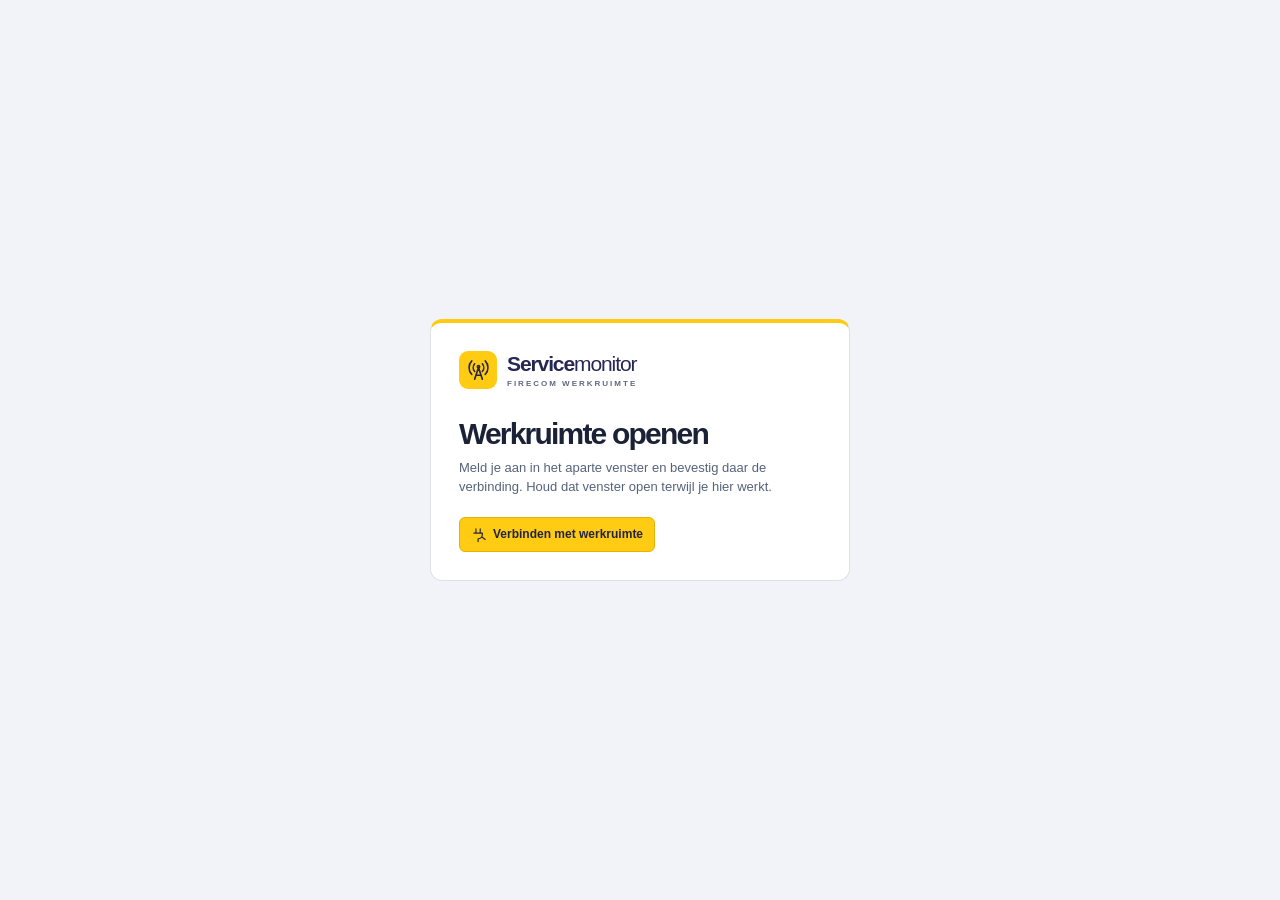
==== index.html @ 42014759 "Publish the audited Firecom Servicemonitor web app on GitHub Pages" ====
<!DOCTYPE html>
<html lang="nl" data-hosting="github-pages">
  <head>
    <meta name="referrer" content="no-referrer" />
    <meta http-equiv="Content-Security-Policy" content="default-src 'none'; script-src 'self'; style-src 'self' 'unsafe-inline'; img-src 'self' data:; connect-src 'none'; frame-src 'none'; object-src 'none'; form-action 'none'; base-uri 'none'" />
    <meta charset="utf-8" />
    <meta name="viewport" content="width=device-width, initial-scale=1" />
    <meta name="theme-color" content="#252650" />
    <title>Servicemonitor · Firecom</title>
    <link rel="stylesheet" href="./assets/app.css" />
  </head>
  <body>
    <div id="root"></div>
    <script type="module" src="./assets/app.js"></script>
  </body>
</html>
---- assets/app.css ----
:root {
  font-family: Inter, 'Segoe UI', Arial, sans-serif;
  color: #202839;
  background: #f6f7fa;
  font-synthesis: none;
  --navy: #242745;
  --ink: #192238;
  --muted: #627087;
  --line: #dfe3eb;
  --yellow: #f9c000;
  --green: #388b7e;
}
*,
*::before,
*::after {
  box-sizing: border-box;
}
body {
  margin: 0;
  min-width: 300px;
}
button,
input,
select,
textarea {
  font: inherit;
}
button,
a,
input,
textarea,
select,
summary {
  -webkit-tap-highlight-color: transparent;
}
button,
select,
summary {
  cursor: pointer;
}
button:disabled {
  cursor: default;
  opacity: 0.55;
}
a {
  color: #363b75;
  text-decoration: none;
}
a:hover {
  text-decoration: underline;
}
button {
  color: inherit;
}
button:focus-visible,
a:focus-visible,
select:focus-visible,
input:focus-visible,
textarea:focus-visible,
summary:focus-visible {
  outline: 3px solid #648ad2;
  outline-offset: 3px;
}
h1,
h2,
h3,
p {
  margin-top: 0;
}
.app {
  min-height: 100vh;
  display: flex;
}
.sidebar {
  width: 226px;
  flex: 0 0 226px;
  background: #232545;
  color: #e9e9f4;
  height: 100dvh;
  position: sticky;
  top: 0;
  display: flex;
  flex-direction: column;
  padding: 0 16px;
  overflow-y: auto;
  background-image: linear-gradient(165deg, #282a50 0%, #222440 56%, #1f213c 100%);
}
.sidebar > a {
  margin: 31px 6px 29px;
  color: white;
  text-decoration: none;
}
.brand {
  display: flex;
  align-items: center;
  gap: 10px;
  white-space: nowrap;
  line-height: 1;
  font-size: 21px;
  font-weight: 720;
  letter-spacing: -1.1px;
}
.brand .brandlight {
  font-weight: 460;
}
.brandmark {
  background: var(--yellow);
  color: #252744;
  display: grid;
  place-items: center;
  width: 38px;
  height: 38px;
  border-radius: 9px;
  flex: none;
}
.brand small {
  display: block;
  margin-top: 6px;
  font-size: 8px;
  font-weight: 700;
  letter-spacing: 2px;
  color: #c7cadb;
}
.navgroup {
  margin-bottom: 23px;
}
.navgroup > p {
  font-size: 10px;
  font-weight: 690;
  color: #aeb2c9;
  text-transform: uppercase;
  letter-spacing: 1.35px;
  margin: 10px 11px;
}
.navlink {
  display: flex;
  align-items: center;
  gap: 12px;
  padding: 12px;
  color: #d9daea;
  border-radius: 6px;
  margin: 3px 0;
  font-size: 13px;
  font-weight: 530;
}
.navlink > svg {
  color: #bfc3d9;
  flex: none;
}
.navlink:hover {
  background: #ffffff10;
  text-decoration: none;
}
.navlink.active {
  background: #373956;
  color: white;
  box-shadow: inset 3px 0 var(--yellow);
}
.navlink.active > svg {
  color: #ffcb23;
}
.navlink small {
  margin-left: auto;
  background: #44445c;
  color: #ffe08a;
  border-radius: 5px;
  font-size: 11px;
  line-height: 18px;
  min-width: 20px;
  text-align: center;
}
.sidebottom {
  display: flex;
  align-items: center;
  gap: 10px;
  border-top: 1px solid #45465e;
  padding: 18px 4px 20px;
  margin-top: auto;
}
.avatar {
  display: grid;
  place-items: center;
  color: #ffdd78;
  background: #404057;
  border: 1px solid #4e4f68;
  width: 34px;
  height: 34px;
  border-radius: 50%;
  font-size: 11px;
  font-weight: 750;
}
.sidebottom strong,
.sidebottom small {
  display: block;
}
.sidebottom strong {
  font-size: 12px;
}
.sidebottom small {
  font-size: 11px;
  color: #b4b6c9;
  margin-top: 3px;
}
.sidex {
  margin-left: auto;
  color: #e2e4f0;
  background: transparent;
  border: 0;
}
.workspace {
  flex: 1;
  min-width: 0;
}
.topbar {
  height: 62px;
  padding: 0 clamp(20px, 3vw, 48px);
  display: flex;
  align-items: center;
  gap: 13px;
  justify-content: space-between;
  border-bottom: 1px solid var(--line);
  background: white;
}
.crumb,
.topright,
.headtools,
.sectiontitle,
.visitstrip,
.siteinfo,
.syncfoot,
.date-line,
.back {
  display: flex;
  align-items: center;
}
.crumb {
  gap: 10px;
  font-size: 12px;
  color: #6e7685;
}
.crumb strong {
  color: #3b4053;
  font-weight: 620;
}
.topright {
  gap: 15px;
}
.environment {
  display: inline-flex;
  align-items: center;
  gap: 7px;
  border: 1px solid #e2d4ab;
  border-radius: 20px;
  background: #fffaf0;
  color: #775719;
  font-size: 11px;
  font-weight: 650;
  padding: 5px 9px;
}
.environment i,
.badge i {
  width: 6px;
  height: 6px;
  display: inline-block;
  border-radius: 50%;
  background: currentColor;
}
.iconbtn {
  display: inline-grid;
  place-items: center;
  border: 0;
  background: transparent;
  color: #596378;
  width: 32px;
  height: 32px;
  border-radius: 6px;
  flex: none;
}
.iconbtn:hover {
  background: #edf0f4;
  text-decoration: none;
}
.refresh {
  border-left: 1px solid var(--line);
  border-radius: 0;
  width: 38px;
  padding-left: 12px;
}
.spinning svg {
  animation: spin 1.5s linear infinite;
}
@keyframes spin {
  to {
    transform: rotate(360deg);
  }
}
.mobiletoggle {
  display: none;
}
#maincontent {
  width: 100%;
  max-width: 1680px;
  margin: auto;
  padding: 32px clamp(20px, 3vw, 48px) 22px;
  outline: none;
}
.pagehead {
  display: flex;
  align-items: flex-end;
  justify-content: space-between;
  gap: 20px;
  margin: 0 0 25px;
}
.date-line {
  font-size: 10px;
  letter-spacing: 1.05px;
  text-transform: uppercase;
  font-weight: 730;
  color: #687287;
  gap: 7px;
  margin-bottom: 9px;
}
.date-line > span {
  width: 19px;
  height: 3px;
  background: var(--yellow);
  border-radius: 1px;
}
.pagehead h1,
.login h1 {
  font-size: clamp(29px, 3vw, 43px);
  line-height: 1.12;
  letter-spacing: -1.8px;
  font-weight: 690;
  color: var(--ink);
  margin: 0 0 7px;
}
.pagehead p,
.logincard > p {
  margin: 0;
  color: var(--muted);
  font-size: 13px;
  line-height: 1.5;
  overflow-wrap: anywhere;
}
.headtools {
  gap: 8px;
  flex-wrap: wrap;
  justify-content: flex-end;
}
.locationselect {
  display: flex;
  align-items: center;
  gap: 6px;
  padding-left: 11px;
  border: 1px solid #d5dae4;
  border-radius: 7px;
  background: #fff;
  color: #606a7d;
}
.locationselect select {
  border: 0;
  background: transparent;
  max-width: 160px;
  padding-left: 0;
}
select,
input,
textarea {
  min-height: 36px;
  border: 1px solid #cfd5df;
  background: white;
  color: #252e42;
  border-radius: 6px;
  padding: 7px 10px;
  font-size: 13px;
}
select {
  padding-right: 6px;
}
.metrics {
  display: grid;
  grid-template-columns: repeat(4, minmax(0, 1fr));
  gap: 13px;
  margin-bottom: 20px;
}
.metric {
  display: flex;
  flex-direction: column;
  min-width: 0;
  background: white;
  border: 1px solid var(--line);
  border-radius: 10px;
  padding: 16px 17px 15px;
  color: var(--ink);
  transition: border-color 0.15s;
}
.metric:hover {
  border-color: #8d93b0;
  text-decoration: none;
}
.metrichead {
  display: flex;
  align-items: center;
  justify-content: space-between;
  gap: 7px;
  font-size: 12px;
  font-weight: 620;
  color: #515d70;
}
.metricicon {
  width: 31px;
  height: 31px;
  flex: none;
  display: grid;
  place-items: center;
  border-radius: 7px;
}
.blue .metricicon {
  background: #eef0fc;
  color: #4d568f;
}
.green .metricicon {
  color: #2b796c;
  background: #e5f5ef;
}
.amber .metricicon {
  color: #98681c;
  background: #fff2ce;
}
.violet .metricicon {
  color: #67578f;
  background: #f0ecf8;
}
.metric > strong {
  font-size: 36px;
  font-weight: 650;
  letter-spacing: -1.7px;
  line-height: 1.13;
  margin: 8px 0 6px;
  font-variant-numeric: tabular-nums;
}
.metric > small,
.rowcontent small,
.celltitle small,
.contract small,
.compatbody > small,
.infobar small {
  display: block;
  color: var(--muted);
  font-size: 11px;
  line-height: 1.5;
}
.overviewgrid,
.detailgrid,
.sitegrid,
.compatgrid {
  display: grid;
  grid-template-columns: repeat(2, minmax(0, 1fr));
  gap: 18px;
  align-items: start;
}
.overviewgrid {
  grid-template-columns: minmax(0, 1.08fr) minmax(0, 1fr);
  align-items: stretch;
}
.panel {
  min-width: 0;
  border: 1px solid var(--line);
  border-radius: 10px;
  background: #fff;
  overflow: hidden;
}
#maincontent > .panel + .panel,
#maincontent > .detailgrid + .panel {
  margin-top: 18px;
}
.panelhead {
  display: flex;
  align-items: center;
  justify-content: space-between;
  gap: 12px;
  min-height: 58px;
  padding: 12px 19px;
  border-bottom: 1px solid #e8ebf0;
}
.panelhead h2,
.reportprint h2 {
  font-size: 16px;
  line-height: 1.25;
  letter-spacing: -0.4px;
  font-weight: 670;
  color: var(--ink);
  margin: 0;
}
.sectiontitle {
  gap: 9px;
}
.graphmark {
  display: grid;
  place-items: center;
  color: #f9c848;
}
.more,
.back,
.textbtn {
  display: inline-flex;
  align-items: center;
  gap: 5px;
  color: #434875;
  font-size: 11px;
  font-weight: 650;
  white-space: nowrap;
}
.more:hover,
.back:hover,
.celltitle:hover strong {
  text-decoration: underline;
}
.fleetplot {
  background: #282b50;
  border-color: #282b50;
  color: #fff;
}
.fleetplot .panelhead {
  border-bottom: 1px solid #464866;
}
.fleetplot h2 {
  color: #fff;
}
.fleetplot .more {
  color: #f3ce61;
}
.graphbody {
  padding: 16px 18px 19px;
}
.legend {
  display: flex;
  gap: 12px;
  flex-wrap: wrap;
  color: #e3e4ed;
  font-size: 9px;
  margin-bottom: 14px;
}
.legend > span {
  display: inline-flex;
  align-items: center;
  gap: 5px;
}
.legend i {
  width: 7px;
  height: 7px;
  border-radius: 2px;
}
.gok {
  background: #84cbbb;
}
.gattention {
  background: #f7c74c;
}
.gunknown {
  background: #999dbb;
}
.bars {
  display: grid;
  gap: 11px;
}
.barrow {
  display: grid;
  grid-template-columns: minmax(105px, 0.75fr) minmax(45px, 1.25fr) 15px;
  align-items: center;
  gap: 7px;
}
.barname {
  display: flex;
  align-items: center;
  gap: 7px;
  font-size: 11px;
  color: #f5f5fa;
}
.barname svg {
  color: #b8bad0;
}
.barrow b {
  font-size: 11px;
  color: #e7e8f0;
  text-align: right;
}
.bartrack {
  height: 8px;
  display: flex;
  align-items: stretch;
  border-radius: 6px;
  overflow: hidden;
  background: #414461;
}
.bartrack > span {
  display: block;
}
.row-link,
.contract {
  width: 100%;
  display: flex;
  align-items: center;
  gap: 11px;
  padding: 15px 18px;
  color: var(--ink);
  border-bottom: 1px solid #e9ecf1;
  text-align: left;
  min-width: 0;
}
.row-link:last-child,
.contract:last-child {
  border: 0;
}
.row-link:not(.static):hover,
.fullrow:hover {
  background: #f7f8fb;
  text-decoration: none;
}
.row-link > svg {
  color: #939aab;
  flex: none;
}
.rowcontent {
  flex: 1;
  min-width: 0;
}
.rowcontent strong,
.celltitle strong,
.compatbody > strong {
  font-size: 13px;
  font-weight: 640;
  line-height: 1.4;
  display: block;
  overflow-wrap: anywhere;
}
.rowcontent small,
.celltitle small {
  margin-top: 3px;
  overflow-wrap: anywhere;
}
.numeric {
  font-size: 12px;
  font-weight: 600;
  overflow-wrap: anywhere;
  max-width: 35%;
}
.statusicon,
.miniicon,
.datebox {
  width: 34px;
  height: 34px;
  display: grid;
  place-items: center;
  flex: none;
  border-radius: 7px;
}
.statusicon.critical {
  background: #fbe9e8;
  color: #b04944;
}
.statusicon.warning {
  background: #fff3d4;
  color: #926619;
}
.statusicon.info,
.miniicon {
  background: #eef0f7;
  color: #606788;
}
.datebox {
  height: 40px;
  width: 39px;
  line-height: 1.05;
  background: #f3f4f9;
  border: 1px solid #e1e4ec;
  display: flex;
  flex-direction: column;
  justify-content: center;
  color: #424962;
}
.datebox b {
  font-size: 16px;
}
.datebox small {
  font-size: 9px;
  text-transform: uppercase;
  color: #697188;
}
.badge {
  display: inline-flex;
  align-items: center;
  justify-content: center;
  gap: 5px;
  border-radius: 14px;
  padding: 4px 7px;
  background: #f0f1f5;
  color: #596275;
  font-weight: 620;
  font-size: 10px;
  line-height: 1.35;
  white-space: nowrap;
}
.b-critical,
.b-fault,
.b-failed {
  color: #a13536;
  background: #fbe9e8;
}
.b-warning,
.b-open,
.b-stale {
  color: #835b0d;
  background: #fff2d0;
}
.b-ok,
.b-passed,
.b-completed,
.b-fresh,
.b-resolved {
  color: #276958;
  background: #e4f3ec;
}
.b-acknowledged,
.b-planned,
.b-in_progress,
.b-info {
  color: #475e8c;
  background: #ebeff9;
}
.empty {
  padding: 25px 20px;
  text-align: center;
  color: #657184;
  line-height: 1.5;
  font-size: 13px;
}
.syncfoot {
  justify-content: flex-end;
  gap: 6px;
  margin-top: 20px;
  font-size: 10px;
  color: #758097;
}
.filters {
  display: flex;
  align-items: center;
  flex-wrap: wrap;
  gap: 8px;
  padding: 14px 17px;
  border-bottom: 1px solid var(--line);
}
.searchbox {
  display: flex;
  border: 1px solid #cfd5df;
  border-radius: 6px;
  align-items: center;
  padding-left: 10px;
  color: #727b8b;
  min-width: min(215px, 100%);
}
.searchbox input {
  border: 0;
  background: transparent;
  min-width: 0;
  flex: 1;
}
.tablewrap {
  overflow: auto;
  max-width: 100%;
}
table {
  width: 100%;
  border-collapse: collapse;
  font-size: 12px;
  text-align: left;
}
th {
  font-size: 10px;
  font-weight: 670;
  letter-spacing: 0.5px;
  text-transform: uppercase;
  color: #667185;
  white-space: nowrap;
  background: #f8f9fb;
}
th,
td {
  padding: 12px 15px;
  border-bottom: 1px solid #e7eaf0;
}
tr:last-child td {
  border-bottom: 0;
}
td {
  color: #475268;
}
td:has(.celltitle) {
  min-width: 175px;
}
tbody tr:hover {
  background: #fafbfc;
}
.celltitle {
  display: inline-flex;
  gap: 9px;
  align-items: center;
  color: var(--ink);
}
.panelfoot {
  padding: 10px 16px;
  font-size: 11px;
  color: var(--muted);
  border-top: 1px solid var(--line);
}
.button {
  min-height: 35px;
  border: 1px solid transparent;
  padding: 7px 11px;
  border-radius: 6px;
  display: inline-flex;
  align-items: center;
  justify-content: center;
  gap: 5px;
  line-height: 1.35;
  font-weight: 640;
  font-size: 12px;
  white-space: nowrap;
}
.primary {
  background: var(--yellow);
  color: #23243c;
  border-color: #e5b102;
}
.primary:hover {
  background: #f2bb00;
}
.secondary {
  color: #37405a;
  background: white;
  border-color: #cfd5df;
}
.secondary:hover,
.subtle:hover {
  background: #f0f2f7;
}
.subtle {
  background: #f1f2f7;
  color: #4a5075;
  min-height: 30px;
  font-size: 11px;
  border-color: transparent;
}
.back {
  margin-bottom: 12px;
}
.visitstrip {
  flex-wrap: wrap;
  gap: 14px;
  padding: 12px 0 18px;
  color: #586276;
  font-size: 12px;
}
.visitstrip > span:not(.badge) {
  display: flex;
  align-items: center;
  gap: 5px;
}
.details {
  display: grid;
  grid-template-columns: repeat(2, minmax(0, 1fr));
  margin: 0;
  padding: 5px 18px 15px;
  gap: 0 18px;
}
.details > div {
  padding: 12px 0 10px;
  border-bottom: 1px solid #ecedf2;
}
.details dt,
.reportitem small {
  font-size: 11px;
  color: #6b7486;
}
.details dd {
  font-size: 13px;
  color: #2b3348;
  margin: 5px 0 0;
  font-weight: 550;
  overflow-wrap: anywhere;
}
.details dd a,
.sources a,
.empty a {
  text-decoration: underline;
}
.fullrow {
  background: #fff;
  border: 0;
  border-bottom: 1px solid #e9ecf1;
}
.siteinfo {
  gap: 6px;
  color: var(--muted);
  margin: 0;
  padding: 15px 18px 4px;
  font-size: 12px;
}
.infobar {
  display: flex;
  align-items: center;
  gap: 12px;
  background: #f0f0f8;
  color: #474e78;
  border: 1px solid #dcdeeb;
  border-radius: 8px;
  padding: 15px;
  margin-bottom: 16px;
  font-size: 13px;
}
.infobar small {
  margin-top: 3px;
}
.compatbody {
  padding: 15px 18px;
}
.compatbody p,
.dialogbody p {
  font-size: 13px;
  line-height: 1.55;
}
.compatbody > p {
  color: #57637a;
  margin: 5px 0 8px;
}
.slots {
  margin-top: 14px;
}
.slots > div {
  display: flex;
  align-items: baseline;
  gap: 10px;
  padding: 9px 0;
  border-top: 1px solid #e3e7ed;
  flex-wrap: wrap;
}
.slotrank {
  font: 11px ui-monospace, monospace;
  background: #eff0f5;
  padding: 3px 5px;
  border-radius: 3px;
}
.slots strong,
.sources {
  font-size: 12px;
}
.slots small {
  display: block;
  font-size: 10px;
  color: #697489;
  margin-top: 3px;
}
.slots details {
  margin-left: auto;
  font-size: 11px;
  color: #58627c;
}
.slots details[open] {
  flex-basis: 100%;
}
.sources {
  border-top: 1px solid #e3e7ed;
  padding-top: 11px;
  margin-top: 4px;
}
.sources > p,
.sources > a {
  display: block;
  margin: 8px 0;
}
.dialog {
  padding: 0;
  border: 1px solid #d5d9e3;
  border-radius: 12px;
  color: var(--ink);
  width: min(490px, calc(100% - 28px));
  max-height: 88dvh;
  overflow: auto;
  box-shadow: 0 18px 60px #12162f35;
}
.dialog::backdrop {
  background: #15182a75;
}
.dialog .panelhead {
  position: sticky;
  top: 0;
  background: #fff;
  z-index: 1;
}
.dialogbody {
  padding: 18px;
}
.formstack {
  display: grid;
  gap: 15px;
}
.field {
  display: grid;
  gap: 6px;
  font-size: 12px;
  font-weight: 620;
}
.field input,
.field textarea,
.field select {
  width: 100%;
  font-weight: 430;
}
.pair {
  display: grid;
  grid-template-columns: 1fr 1fr;
  gap: 10px;
}
.formactions {
  display: flex;
  gap: 8px;
  justify-content: flex-end;
  align-items: center;
  flex-wrap: wrap;
}
.reportprint {
  padding-bottom: 18px;
}
.reportprint > p {
  margin: 8px 0;
}
.reportprint .details {
  padding: 0;
}
.reportitem {
  display: grid;
  grid-template-columns: 1fr auto;
  align-items: center;
  gap: 4px 10px;
  font-size: 12px;
  border-bottom: 1px solid var(--line);
  padding: 10px 0;
}
.reportitem small {
  grid-column: 1;
  grid-row: 2;
}
.reportitem span {
  grid-column: 2;
  grid-row: 1;
}
.reportitem p {
  grid-column: span 2;
  margin: 0;
}
.checkrow {
  display: flex;
  align-items: center;
  gap: 7px;
  font-size: 13px;
}
.checkrow input {
  min-height: 25px;
}
fieldset {
  border: 1px solid var(--line);
  border-radius: 6px;
}
legend {
  font-size: 12px;
  font-weight: 650;
}
.error {
  background: #fff0ee;
  color: #913b37;
  border: 1px solid #f0cecb;
  border-radius: 6px;
  padding: 11px 14px;
  font-size: 13px;
  margin: 0 0 14px;
}
.error button {
  margin-left: 8px;
}
.textbtn {
  background: transparent;
  border: 0;
  text-decoration: underline;
}
.toast {
  position: fixed;
  bottom: 18px;
  right: 20px;
  z-index: 4;
  max-width: calc(100% - 36px);
  background: #252846;
  color: white;
  padding: 9px 10px 9px 15px;
  display: flex;
  align-items: center;
  gap: 8px;
  font-size: 13px;
  border-radius: 8px;
  box-shadow: 0 4px 20px #19223825;
}
.toast .iconbtn {
  color: white;
}
.toast .iconbtn:hover {
  background: #424661;
}
.skip,
.sr {
  position: absolute;
  width: 1px;
  height: 1px;
  padding: 0;
  overflow: hidden;
  clip: rect(0, 0, 0, 0);
  white-space: nowrap;
}
.skip:focus {
  position: fixed;
  width: auto;
  height: auto;
  clip: auto;
  z-index: 10;
  background: white;
  padding: 10px;
  color: #17233a;
}
.login,
.startup {
  min-height: 100dvh;
  display: grid;
  align-content: center;
  justify-content: center;
  background: #f2f3f8;
  padding: 18px;
}
.logincard {
  padding: 28px;
  border: 1px solid var(--line);
  border-radius: 12px;
  background: white;
  width: min(380px, 90vw);
}
.logincard .brand,
.startup .brand {
  color: var(--navy);
  margin-bottom: 28px;
}
.logincard .brand small,
.startup .brand small {
  color: #626786;
}
.logincard h1 {
  font-size: 30px;
}
.pages-login {
  width: min(420px, 94vw);
  border-top: 4px solid var(--yellow);
}
.pages-login > button,
.pages-login .formstack,
.pages-login > .error,
.pages-login > .pairing-code {
  margin-top: 20px;
}
.pairing-code strong {
  margin-left: 8px;
  color: var(--navy);
  font-family: ui-monospace, monospace;
  letter-spacing: 1px;
}
.logincard form {
  margin-top: 18px;
}
.mobilenav .navlink {
  color: #353950;
}
.mobilenav .navlink > svg {
  color: #606787;
}
.mobilenav .navlink.active {
  background: #f1f0f7;
}
.mobilenav .navlink.active > svg {
  color: #8a6500;
}
@media (min-width: 1600px) {
  .sidebar {
    width: 250px;
    flex-basis: 250px;
  }
  .metric {
    padding: 20px;
  }
  .graphbody {
    padding: 19px 22px 24px;
  }
  .bars {
    gap: 15px;
  }
  .barname,
  .metrichead,
  .rowcontent strong {
    font-size: 14px;
  }
}
@media (max-width: 1180px) {
  .sidebar {
    width: 192px;
    flex-basis: 192px;
    padding: 0 11px;
  }
  .brand {
    font-size: 18px;
    gap: 8px;
  }
  .brandmark {
    width: 33px;
    height: 33px;
  }
  .metrics {
    gap: 10px;
  }
  .metric {
    padding: 12px;
  }
  .metrichead {
    font-size: 11px;
  }
  .metricicon {
    width: 27px;
    height: 27px;
  }
  .overviewgrid {
    gap: 13px;
  }
  .panelhead {
    padding: 12px 14px;
  }
  .row-link,
  .contract {
    padding: 13px;
  }
  .overviewgrid .row-link > .statusicon {
    display: none;
  }
  .overviewgrid .row-link > svg:last-child {
    display: none;
  }
  .graphbody {
    padding: 14px;
  }
  .graphmark {
    display: none;
  }
  .legend {
    gap: 7px;
  }
  .barrow {
    grid-template-columns: minmax(99px, 0.8fr) 1fr 12px;
  }
}
@media (max-width: 930px) {
  .sidebar {
    width: 175px;
    flex-basis: 175px;
  }
  .navlink {
    font-size: 12px;
    gap: 8px;
  }
  .brand {
    font-size: 17px;
  }
  .brand small {
    letter-spacing: 1.3px;
    font-size: 7px;
  }
  .topbar {
    height: 54px;
  }
  #maincontent {
    padding: 23px 17px;
  }
  .metrics {
    grid-template-columns: repeat(2, minmax(0, 1fr));
  }
  .metric {
    padding: 12px 14px;
  }
  .metrichead {
    font-size: 12px;
  }
  .metric > strong {
    margin: 2px 0 4px;
    font-size: 30px;
  }
  .overviewgrid {
    grid-template-columns: 1fr;
  }
  .overviewgrid .row-link > .statusicon,
  .graphmark {
    display: grid;
  }
  .detailgrid,
  .compatgrid,
  .sitegrid {
    grid-template-columns: 1fr;
  }
  .pagehead {
    align-items: flex-start;
  }
}
@media (max-width: 700px) {
  .sidebar {
    display: none;
  }
  .mobiletoggle {
    display: inline-grid;
  }
  .topbar {
    justify-content: flex-start;
    padding: 0 13px;
  }
  .topright {
    margin-left: auto;
    gap: 8px;
  }
  .crumb {
    font-size: 11px;
    gap: 5px;
  }
  #maincontent {
    padding: 20px 13px;
  }
  .pagehead {
    flex-wrap: wrap;
    gap: 12px;
    margin-bottom: 15px;
  }
  .pagehead h1 {
    font-size: 31px;
    letter-spacing: -1.3px;
  }
  .headtools {
    width: 100%;
    justify-content: flex-start;
  }
  .pagehead p {
    font-size: 12px;
  }
  .metrics {
    gap: 8px;
    margin-bottom: 13px;
  }
  .overviewgrid {
    gap: 13px;
  }
  .overviewgrid .row-link > .statusicon {
    display: grid;
  }
  .tablewrap th,
  .tablewrap td {
    padding: 10px 12px;
  }
  .panelhead {
    min-height: 51px;
  }
  .metrichead {
    align-items: flex-start;
  }
  .metricicon {
    width: 24px;
    height: 24px;
  }
  .metrichead span:first-child {
    max-width: calc(100% - 30px);
  }
  .date-line {
    font-size: 9px;
  }
  .syncfoot {
    font-size: 9px;
  }
  .filters {
    gap: 8px;
    padding: 12px;
  }
  .filters .searchbox {
    width: 100%;
  }
  .filters select {
    flex: 1;
  }
  .panelhead h2 {
    font-size: 15px;
  }
  .contract .button,
  .row-link .button,
  .panelhead .button {
    font-size: 10px;
  }
  .row-link {
    gap: 7px;
  }
  .row-link .badge {
    font-size: 9px;
  }
  .environment {
    font-size: 10px;
  }
  .metric > small {
    font-size: 10px;
  }
  .barname {
    font-size: 11px;
  }
  .reportitem {
    grid-template-columns: 1fr auto;
  }
  .sources a {
    overflow-wrap: anywhere;
  }
}
@media (max-width: 370px) {
  .crumb > span,
  .crumb > svg {
    display: none;
  }
  .pair {
    grid-template-columns: 1fr;
  }
  .metric {
    padding: 10px;
  }
  .metrichead {
    font-size: 10px;
  }
  .badge {
    padding: 3px 4px;
  }
  .statusicon,
  .miniicon {
    width: 27px;
    height: 27px;
  }
  .overviewgrid .row-link > .statusicon {
    display: none;
  }
}
@media (prefers-reduced-motion: reduce) {
  *,
  *::before,
  *::after {
    scroll-behavior: auto !important;
    animation: none !important;
    transition: none !important;
  }
}
@media print {
  @page {
    margin: 14mm;
  }
  body,
  .app {
    display: block;
    background: white;
  }
  body:has(.reportprint) .app {
    display: none;
  }
  dialog:has(.reportprint) {
    position: static;
    display: block;
    width: 100%;
    max-height: none;
    overflow: visible;
    border: 0;
    box-shadow: none;
    margin: 0;
    padding: 0;
  }
  dialog::backdrop {
    background: transparent;
  }
  .dialog .panelhead,
  .dialog .formactions {
    display: none;
  }
  .dialogbody {
    padding: 0;
  }
  .reportitem {
    break-inside: avoid;
  }
  .sidebar,
  .topbar,
  .syncfoot,
  .headtools {
    display: none;
  }
  .workspace {
    width: 100%;
  }
}

.incidentresolve {
  padding: 4px 18px 18px;
}

.tablewrap {
  position: relative;
}
@media (max-width: 600px) {
  .tablewrap :is(.fleettable, .incidenttable, .visittable),
  .tablewrap :is(.fleettable, .incidenttable, .visittable) tbody {
    display: block;
    width: 100%;
  }
  .tablewrap :is(.fleettable, .incidenttable, .visittable) thead {
    position: absolute;
    width: 1px;
    height: 1px;
    clip-path: inset(50%);
    overflow: hidden;
  }
  .tablewrap :is(.fleettable, .incidenttable, .visittable) tr {
    display: grid;
    grid-template-columns: minmax(0, 1fr) auto;
    gap: 3px 8px;
    border-bottom: 1px solid var(--line);
    padding: 12px;
  }
  .tablewrap :is(.fleettable, .incidenttable, .visittable) tr:last-child {
    border-bottom: 0;
  }
  .tablewrap :is(.fleettable, .incidenttable, .visittable) td {
    border: 0;
    min-width: 0;
    padding: 0;
    font-size: 11px;
  }
  .tablewrap :is(.fleettable, .incidenttable, .visittable) td:nth-child(1) {
    grid-column: 1;
    grid-row: 1;
    align-self: start;
  }
  .tablewrap :is(.fleettable, .incidenttable, .visittable) td:nth-child(1) .miniicon {
    display: none;
  }
  .tablewrap .fleettable td:nth-child(2) {
    grid-row: 2;
    grid-column: 1;
  }
  .tablewrap .fleettable td:nth-child(3) {
    grid-row: 1;
    grid-column: 2;
  }
  .tablewrap .fleettable td:nth-child(4) {
    grid-row: 2;
    grid-column: 2;
    text-align: right;
  }
  .tablewrap .fleettable td:nth-child(5) {
    display: none;
  }
  .tablewrap .incidenttable td:nth-child(2) {
    grid-row: 1;
    grid-column: 2;
    text-align: right;
  }
  .tablewrap .incidenttable td:nth-child(3) {
    grid-row: 2;
    grid-column: 1;
  }
  .tablewrap .incidenttable td:nth-child(4) {
    grid-row: 2;
    grid-column: 2;
    text-align: right;
  }
  .tablewrap .incidenttable td:nth-child(5) {
    grid-row: 3;
    grid-column: 1 / -1;
  }
  .tablewrap .visittable td:nth-child(2) {
    grid-row: 2;
    grid-column: 1;
  }
  .tablewrap .visittable td:nth-child(3) {
    grid-row: 3;
    grid-column: 1;
  }
  .tablewrap .visittable td:nth-child(4) {
    grid-row: 2;
    grid-column: 2;
    text-align: right;
  }
  .tablewrap .visittable td:nth-child(4)::after {
    content: ' ingevuld';
  }
  .tablewrap .visittable td:nth-child(5) {
    grid-row: 1;
    grid-column: 2;
    text-align: right;
  }
}

.contractactions {
  display: flex;
  gap: 5px;
  flex-wrap: wrap;
  justify-content: flex-end;
}
.sitegrid .contract {
  flex-wrap: wrap;
}
.sitegrid .contract .rowcontent {
  min-width: min(150px, 100%);
}

/* Workbench layout and first-use workflow */
:root {
  --navy: #262752;
  --ink: #1b2236;
  --muted: #556379;
  --line: #dce1e9;
  --yellow: #ffcb13;
  background: #f5f6fa;
}
.sidebar {
  background: linear-gradient(168deg, #2a2c59 0%, #20213f 63%, #181a33 100%);
}
.topbar {
  background: #fff;
}
.topdate {
  font-size: 12px;
  color: var(--muted);
}
.pagehead {
  border-left: 4px solid var(--yellow);
  padding-left: clamp(12px, 1.35vw, 20px);
  align-items: center;
}
.pagehead h1 {
  font-weight: 720;
}
.pagehead p {
  color: var(--muted);
  max-width: 67ch;
}
.panel,
.metric,
.resourcecard {
  box-shadow: 0 3px 12px rgb(31 38 65 / 3%);
}
.metric {
  border-top: 3px solid #bac3e0;
}
.metric.green {
  border-top-color: #7bb0a5;
}
.metric.amber {
  border-top-color: #d8ad48;
}
.metric.violet {
  border-top-color: #b1a0ca;
}
.metrichead {
  color: #45526b;
}
.setuphero {
  display: grid;
  grid-template-columns: minmax(0, 1.15fr) minmax(220px, 0.85fr);
  align-items: center;
  gap: clamp(16px, 3vw, 48px);
  position: relative;
  isolation: isolate;
  border-radius: 16px;
  overflow: hidden;
  color: #fff;
  padding: clamp(25px, 4.3vw, 64px);
  background: linear-gradient(105deg, #232449 0%, #292c59 64%, #363965 100%);
}
.setuphero::before {
  content: '';
  position: absolute;
  inset: 0 0 0 53%;
  z-index: -1;
  background-image: radial-gradient(circle, #ffffff24 1px, transparent 1px);
  background-size: 16px 16px;
  mask-image: linear-gradient(90deg, transparent, #000 48%);
}
.herocopy h2 {
  max-width: 15em;
  font-size: clamp(26px, 3vw, 44px);
  line-height: 1.075;
  letter-spacing: -0.045em;
  margin: 0 0 14px;
  color: white;
}
.herocopy p {
  max-width: 49ch;
  color: #d9dbe9;
  line-height: 1.65;
  font-size: 14px;
  margin: 0 0 24px;
}
.herocopy .button.primary {
  color: #252445;
  background: var(--yellow);
  border: 1px solid var(--yellow);
  padding: 10px 15px;
}
.signalpath {
  display: flex;
  align-items: flex-start;
  justify-content: center;
  gap: 0;
  color: #e9ebf6;
}
.signalstage {
  flex: none;
  display: flex;
  align-items: center;
  flex-direction: column;
  gap: 12px;
}
.sigicon {
  border: 1px solid #787c9f;
  border-radius: 15px;
  background: #343660;
  width: 54px;
  height: 54px;
  display: grid;
  place-items: center;
}
.sigicon.current {
  color: #ffda4b;
  border-color: #bfad69;
  background: #3b3956;
}
.signalstage b {
  font-size: 11px;
  font-weight: 600;
  letter-spacing: 0.01em;
}
.signalpath i {
  position: relative;
  flex: 1 1 26px;
  max-width: 40px;
  min-width: 11px;
  height: 1px;
  margin-top: 27px;
  background: #969bb8;
}
.signalpath i::after {
  content: '';
  position: absolute;
  right: 1px;
  top: -2px;
  width: 4px;
  height: 4px;
  border-top: 1px solid #bec3d9;
  border-right: 1px solid #bec3d9;
  transform: rotate(45deg);
}
.setupresources {
  margin-top: 20px;
  display: grid;
  grid-template-columns: repeat(3, minmax(0, 1fr));
  gap: 15px;
}
.resourcecard {
  display: flex;
  flex-direction: column;
  align-items: stretch;
  gap: 10px;
  padding: 22px;
  color: var(--ink);
  border: 1px solid var(--line);
  background: white;
  border-radius: 12px;
}
.resourcecard:hover {
  border-color: #979db8;
  text-decoration: none;
}
.resourcecard strong {
  font-size: 16px;
  letter-spacing: -0.035em;
}
.resourcecard > span:last-child {
  font-size: 13px;
  line-height: 1.55;
  color: var(--muted);
}
.resourcehead {
  display: flex;
  align-items: center;
  justify-content: space-between;
  color: #718096;
  margin-bottom: 6px;
}
.resourceicon {
  width: 35px;
  height: 35px;
  background: #eeeff8;
  color: #424771;
  border-radius: 9px;
  display: grid;
  place-items: center;
}
.prioritystrip {
  display: flex;
  gap: 14px;
  align-items: center;
  background: #292a51;
  color: white;
  border-radius: 12px;
  padding: 14px 18px;
  margin-bottom: 16px;
  border-left: 4px solid var(--yellow);
}
.prioritystrip:hover {
  text-decoration: none;
  background: #32335c;
}
.priorityglyph {
  color: #ffcc39;
  display: grid;
  place-items: center;
}
.prioritytitle {
  display: flex;
  flex-direction: column;
  flex: 1;
  min-width: 0;
  gap: 3px;
  overflow-wrap: anywhere;
}
.prioritytitle small {
  font-size: 11px;
  color: #e1e2ee;
}
.prioritytitle strong {
  font-size: 16px;
  line-height: 1.35;
}
.priorityaction {
  font-size: 12px;
  display: flex;
  gap: 8px;
  align-items: center;
  white-space: nowrap;
}
.fleetlocation {
  display: block;
  overflow-wrap: anywhere;
}
.locstamp {
  display: block;
  color: var(--muted);
  font-size: 11px;
  margin-top: 4px;
}
.sitecontractaction {
  padding: 12px 18px;
  border-top: 1px solid var(--line);
}
.formnote {
  font-size: 13px;
  color: var(--muted);
  line-height: 1.6;
  margin: 0;
}
.details dd {
  overflow-wrap: anywhere;
}
@media (max-width: 900px) {
  .setupresources {
    gap: 10px;
  }
  .resourcecard {
    padding: 16px;
  }
}
@media (max-width: 720px) {
  .setuphero {
    grid-template-columns: 1fr;
    gap: 26px;
    padding: 24px;
  }
  .signalpath {
    justify-content: flex-start;
    max-width: 285px;
  }
  .signalstage {
    gap: 5px;
  }
  .sigicon {
    width: 40px;
    height: 40px;
    border-radius: 11px;
  }
  .sigicon svg {
    width: 22px;
    height: 22px;
  }
  .signalpath i {
    margin-top: 20px;
  }
  .herocopy p {
    margin-bottom: 18px;
  }
  .setupresources {
    grid-template-columns: 1fr;
    gap: 9px;
    margin-top: 13px;
  }
  .resourcecard {
    display: grid;
    grid-template-columns: 36px minmax(0, 1fr);
    gap: 3px 12px;
  }
  .resourcehead {
    grid-column: 1;
    grid-row: 1 / 3;
    margin: 0;
  }
  .resourcehead > svg {
    display: none;
  }
  .resourcecard > strong,
  .resourcecard > span:last-child {
    grid-column: 2;
  }
  .priorityaction {
    font-size: 0;
    gap: 0;
  }
  .topdate {
    font-size: 11px;
  }
  .headtools:empty {
    display: none;
  }
}
@media print {
  .setuphero,
  .topdate {
    display: none;
  }
}
.sitecontractaction {
  display: flex;
  gap: 10px;
  justify-content: space-between;
  flex-wrap: wrap;
  align-items: center;
}
.sitegrid + .panel {
  margin-top: 18px;
}
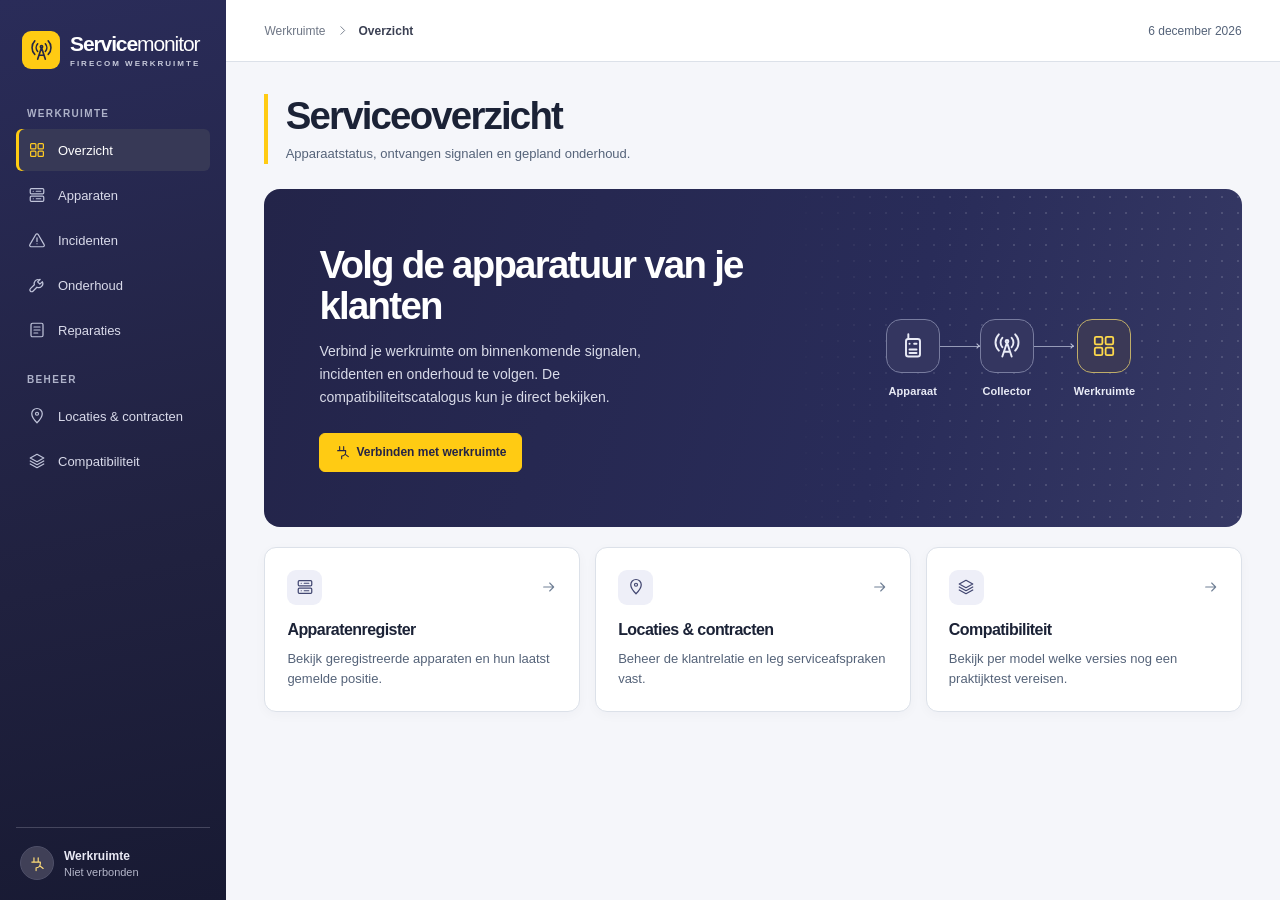
==== commit 71d74e32: "Toon het serviceoverzicht en de compatibiliteitscatalogus direct op GitHub Pages" ====
--- a/index.html
+++ b/index.html
@@ -7,10 +7,11 @@
     <meta name="viewport" content="width=device-width, initial-scale=1" />
     <meta name="theme-color" content="#252650" />
     <title>Servicemonitor · Firecom</title>
-    <link rel="stylesheet" href="./assets/app.css" />
+    <link rel="stylesheet" href="./assets/app.css?v=dffcf3f1381a1eab" />
   </head>
   <body>
     <div id="root"></div>
-    <script type="module" src="./assets/app.js"></script>
+    <script type="module" src="./assets/app.js?v=83ee0e95e14121bd"></script>
+  <template id="public-compatibility">{"asOf":"2026-11-18","policy":"Drie opeenvolgende, onderscheiden productiereleases per gekozen model en marktvariant, geordend op publicatiedatum van de leverancier. Per release worden meetketen en praktijktest geregistreerd.","families":[{"id":"repeater","name":"Repeaters","model":"Motorola MOTOTRBO SLR 5500 VHF","versionType":"Firmware van de repeater","method":"Diagnostiek via een toegestane managementkoppeling op locatie.","summary":"Leg netwerkmodus en managementproduct vast. De leverancier bepaalt per topologie welke diagnosewaarden beschikbaar zijn.","interfaces":[{"name":"TRBOnet Watch","scope":"Drie builds van de externe monitoringsoftware in het downloadarchief. Ondersteuning van de gekozen uitleesmethode per build moet nog worden getest.","versions":[{"version":"4.3.0.293","published":"2026-09-10"},{"version":"4.2.0.786","published":"2026-06-08"},{"version":"4.1.0.555","published":"2025-07-23"}],"sourceUrl":"https://trbonet.com/downloads/"}],"sources":[{"title":"Firecom · SLR 5500 VHF","url":"https://www.firecom.nl/portofoons/versterkers/motorola-slr5500-vhf-repeater/"},{"title":"Motorola Solutions · toepassingsinterfaces per topologie","url":"https://www.motorolasolutions.com/content/dam/msi/images/applicationdeveloper/adk_overview.pdf"},{"title":"Motorola Solutions · versies van apparaten en systeemsoftware","url":"https://support.motorolasolutions.com/s/article/How-to-check-firmware-software-compatibility-for-Mototrbo?language=en_IE"},{"title":"TRBOnet · downloadarchief met exacte builds","url":"https://trbonet.com/downloads/"},{"title":"TRBOnet · Watch 4.3-handleiding","url":"https://cdn.trbonet.com/download/kb/TRBOnet_Watch/TRBOnet_Watch_User_Manual_v4.3.pdf"}],"slots":[{"version":null,"published":null,"sourceUrl":null,"rank":1,"label":"Nieuwste","status":"open","reason":"Vraag de EMEA-releasehistorie met de exacte SLR 5500-builds en de actieve netwerkmodus op.","hardwareVerified":false},{"version":null,"published":null,"sourceUrl":null,"rank":2,"label":"Vorige","status":"open","reason":"Vraag de EMEA-releasehistorie met de exacte SLR 5500-builds en de actieve netwerkmodus op.","hardwareVerified":false},{"version":null,"published":null,"sourceUrl":null,"rank":3,"label":"Derde","status":"open","reason":"Vraag de EMEA-releasehistorie met de exacte SLR 5500-builds en de actieve netwerkmodus op.","hardwareVerified":false}]},{"id":"espa","name":"ESPA-converters","model":"Firecom FEC-444","versionType":"Firmware van de converter","method":"Lees het storingsrelais via een digitale ingang en een lokale collector.","summary":"Bij uitblijvende ESPA-polling meldt de converter een storing via het relais. Registreer de contactpolariteit en bewaak de ingangsmodule afzonderlijk.","interfaces":[{"name":"Moxa ioLogik E1210","scope":"Voorbeeld van een aparte ingangsmodule. Deze versies komen uit de firmwaretabel van Moxa. Bevestig welk type daadwerkelijk is aangesloten.","versions":[{"version":"4.0","published":"2025-08-29"},{"version":"3.4","published":"2024-09-20"},{"version":"3.3","published":"2022-08-03"}],"sourceUrl":"https://www.moxa.com/Moxa/media/PDIM/S100000327/ioLogik%20E1200%20Series_moxa-iologik-e1200-series-iologik-e1210-e1210-t-firmware-v4.0.1kp_Software%20Release%20History.pdf"}],"sources":[{"title":"Firecom · ESPA-converter FEC-444","url":"https://www.firecom.nl/wp-content/uploads/woocommerce-pdf-productsheet/espa444-naar-pzi.pdf"},{"title":"Firecom · werking van het storingsrelais","url":"https://www.firecom.nl/oproepsystemen/espa-naar-oproepsysteem/espa444-naar-pzi/"},{"title":"Moxa · releasehistorie ioLogik E1210 en E1210-T","url":"https://www.moxa.com/Moxa/media/PDIM/S100000327/ioLogik%20E1200%20Series_moxa-iologik-e1200-series-iologik-e1210-e1210-t-firmware-v4.0.1kp_Software%20Release%20History.pdf"},{"title":"Moxa · producten en actuele downloads","url":"https://moxa.com/en/support/search?psid=42116"}],"slots":[{"version":null,"published":null,"sourceUrl":null,"rank":1,"label":"Nieuwste","status":"open","reason":"De Firecom-productfiche vermeldt ESPA 4.4.4 als protocol. Vraag de releasehistorie en hardwarerevisie van de FEC-444 op.","hardwareVerified":false},{"version":null,"published":null,"sourceUrl":null,"rank":2,"label":"Vorige","status":"open","reason":"De Firecom-productfiche vermeldt ESPA 4.4.4 als protocol. Vraag de releasehistorie en hardwarerevisie van de FEC-444 op.","hardwareVerified":false},{"version":null,"published":null,"sourceUrl":null,"rank":3,"label":"Derde","status":"open","reason":"De Firecom-productfiche vermeldt ESPA 4.4.4 als protocol. Vraag de releasehistorie en hardwarerevisie van de FEC-444 op.","hardwareVerified":false}]},{"id":"pager","name":"Tweewegpagers","model":"Swissphone s.QUAD FLEX C35 met LTE","versionType":"Firmware van de C35 FLEX/LTE","method":"Lees gekoppelde apparaten en beschikbare statusvelden via het bevoegde beheerplatform.","summary":"De beheeromgeving toont o.a. de firmwareversie. Leg per omgeving vast welke velden en tijdstempels ook beschikbaar zijn voor de koppeling.","interfaces":[{"name":"Brandweerrooster API","scope":"API-generatie voor gekoppelde pagers. Een terugmelding over een bericht zegt alleen iets over dat bericht.","versions":[{"version":"v2"}],"sourceUrl":"https://brandweerrooster.zendesk.com/hc/nl/articles/26117868824338-Hoe-verstuur-ik-een-bericht-naar-de-Swispshone-pagers-via-de-API"}],"sources":[{"title":"Firecom · Swissphone s.QUAD FLEX C35","url":"https://www.firecom.nl/wp-content/uploads/woocommerce-pdf-productsheet/swissphone-s-quad-flex-c35.pdf"},{"title":"Brandweerrooster · pagerbeheer","url":"https://home.brandweerrooster.nl/pagers"},{"title":"Brandweerrooster · gekoppelde pagers en terugmeldingen","url":"https://brandweerrooster.zendesk.com/hc/nl/articles/26117868824338-Hoe-verstuur-ik-een-bericht-naar-de-Swispshone-pagers-via-de-API"}],"slots":[{"version":null,"published":null,"sourceUrl":null,"rank":1,"label":"Nieuwste","status":"open","reason":"Vraag de releasehistorie voor de Nederlandse FLEX/LTE-uitvoering en de uitrolgroep van deze pager op.","hardwareVerified":false},{"version":null,"published":null,"sourceUrl":null,"rank":2,"label":"Vorige","status":"open","reason":"Vraag de releasehistorie voor de Nederlandse FLEX/LTE-uitvoering en de uitrolgroep van deze pager op.","hardwareVerified":false},{"version":null,"published":null,"sourceUrl":null,"rank":3,"label":"Derde","status":"open","reason":"Vraag de releasehistorie voor de Nederlandse FLEX/LTE-uitvoering en de uitrolgroep van deze pager op.","hardwareVerified":false}]},{"id":"battery","name":"Accu’s en laders","model":"Motorola IMPRES 2 PMPN4527A","versionType":"Ladersoftware van de PMPN4527A","method":"Koppel een geautoriseerd BFM-rapport aan de individuele accu en de laadlocatie.","summary":"De drie genoemde versies horen bij de lader. Controleer de combinatie van accutype, lader, kabel en BFM-installatie voor ingebruikname.","interfaces":[{"name":"Motorola Battery Fleet Management","scope":"Versie van de beheeromgeving in de installatiegids. Bevestig het rapportformaat en de exportrechten per installatie.","versions":[{"version":"4.0"}],"sourceUrl":"https://www.motorolasolutions.com/content/dam/msi/Products/product-lines/impres/global_battery_fleet_management_ordering_deployment_guide.pdf"}],"sources":[{"title":"Firecom · Motorola PMPN4527A","url":"https://www.firecom.nl/wp-content/uploads/woocommerce-pdf-productsheet/motorola-pmpn4527a.pdf"},{"title":"Motorola Solutions · IMPRES 2 Charger Customer Release Notes, september 2026","url":"https://www.motorolasolutions.com/content/dam/msi/firmware/fleet-management-app/IMPRES_2_charger_software_release_notes.pdf"},{"title":"Motorola Solutions · Battery Fleet Management V4.0","url":"https://www.motorolasolutions.com/content/dam/msi/Products/product-lines/impres/global_battery_fleet_management_ordering_deployment_guide.pdf"}],"slots":[{"version":"3.01","published":"2026-09","sourceUrl":"https://www.motorolasolutions.com/content/dam/msi/firmware/fleet-management-app/IMPRES_2_charger_software_release_notes.pdf","rank":1,"label":"Nieuwste","status":"documented","reason":"Opgenomen in de gepubliceerde releasehistorie voor deze lader. Bevestig de actuele reeks bij de leverancier.","hardwareVerified":false},{"version":"3.00","published":"2026-04","sourceUrl":"https://www.motorolasolutions.com/content/dam/msi/firmware/fleet-management-app/IMPRES_2_charger_software_release_notes.pdf","rank":2,"label":"Vorige","status":"documented","reason":"Opgenomen in de gepubliceerde releasehistorie voor deze lader. Bevestig de actuele reeks bij de leverancier.","hardwareVerified":false},{"version":"2.14","published":"2025-11","sourceUrl":"https://www.motorolasolutions.com/content/dam/msi/firmware/fleet-management-app/IMPRES_2_charger_software_release_notes.pdf","rank":3,"label":"Derde","status":"documented","reason":"Opgenomen in de gepubliceerde releasehistorie voor deze lader. Bevestig de actuele reeks bij de leverancier.","hardwareVerified":false}]},{"id":"handheld","name":"Portofoons","model":"Motorola MOTOTRBO DP4801e","versionType":"Firmware van de portofoon","method":"Registreer een handmatige inspectie op serienummer met datum en resultaat.","summary":"Een inspectie is een momentopname. Een volgende inspectiedatum en een gemeten actuele verbinding hebben elk hun eigen betekenis.","interfaces":[],"sources":[{"title":"Firecom · Motorola DP4801e UHF","url":"https://www.firecom.nl/wp-content/uploads/woocommerce-pdf-productsheet/motorola-dp4801e-uhf.pdf"},{"title":"Motorola Solutions · DP4000e-serie en productstatus EMEA","url":"https://aem-cloud-prod-cdn.motorolasolutions.com/en_xu/products/mototrbo/portable-radios/discontinued/dp4000e-series.html"},{"title":"Motorola Solutions · versies van apparaten en systeemsoftware","url":"https://support.motorolasolutions.com/s/article/How-to-check-firmware-software-compatibility-for-Mototrbo?language=en_IE"}],"slots":[{"version":null,"published":null,"sourceUrl":null,"rank":1,"label":"Nieuwste","status":"open","reason":"Vraag de model- en regiogebonden releasehistorie op en lees de aanwezige versie uit tijdens een bevoegde servicebeurt.","hardwareVerified":false},{"version":null,"published":null,"sourceUrl":null,"rank":2,"label":"Vorige","status":"open","reason":"Vraag de model- en regiogebonden releasehistorie op en lees de aanwezige versie uit tijdens een bevoegde servicebeurt.","hardwareVerified":false},{"version":null,"published":null,"sourceUrl":null,"rank":3,"label":"Derde","status":"open","reason":"Vraag de model- en regiogebonden releasehistorie op en lees de aanwezige versie uit tijdens een bevoegde servicebeurt.","hardwareVerified":false}]}]}</template>
   </body>
 </html>
--- a/assets/app.css
+++ b/assets/app.css
@@ -1163,19 +1163,40 @@
 .logincard h1 {
   font-size: 30px;
 }
-.pages-login {
-  width: min(420px, 94vw);
-  border-top: 4px solid var(--yellow);
-}
-.pages-login > button,
-.pages-login .formstack,
-.pages-login > .error,
-.pages-login > .pairing-code {
-  margin-top: 20px;
+.workspace-access {
+  padding: 20px;
+}
+.workspace-access p {
+  max-width: 65ch;
+  margin: 0 0 15px;
+  color: var(--muted);
+  font-size: 14px;
+  line-height: 1.6;
+}
+.pairing-notice {
+  display: flex;
+  align-items: center;
+  justify-content: space-between;
+  flex-wrap: wrap;
+  gap: 12px;
+  margin-bottom: 18px;
+  padding: 14px 16px;
+  background: #fffaf0;
+  color: var(--navy);
+  border: 1px solid #e2d4ab;
+  border-radius: 8px;
+  font-size: 13px;
+}
+.pairing-actions {
+  display: flex;
+  flex-wrap: wrap;
+  gap: 8px;
+}
+.pairing-code {
+  line-height: 1.6;
+  margin: 3px 0 0;
 }
 .pairing-code strong {
-  margin-left: 8px;
-  color: var(--navy);
   font-family: ui-monospace, monospace;
   letter-spacing: 1px;
 }
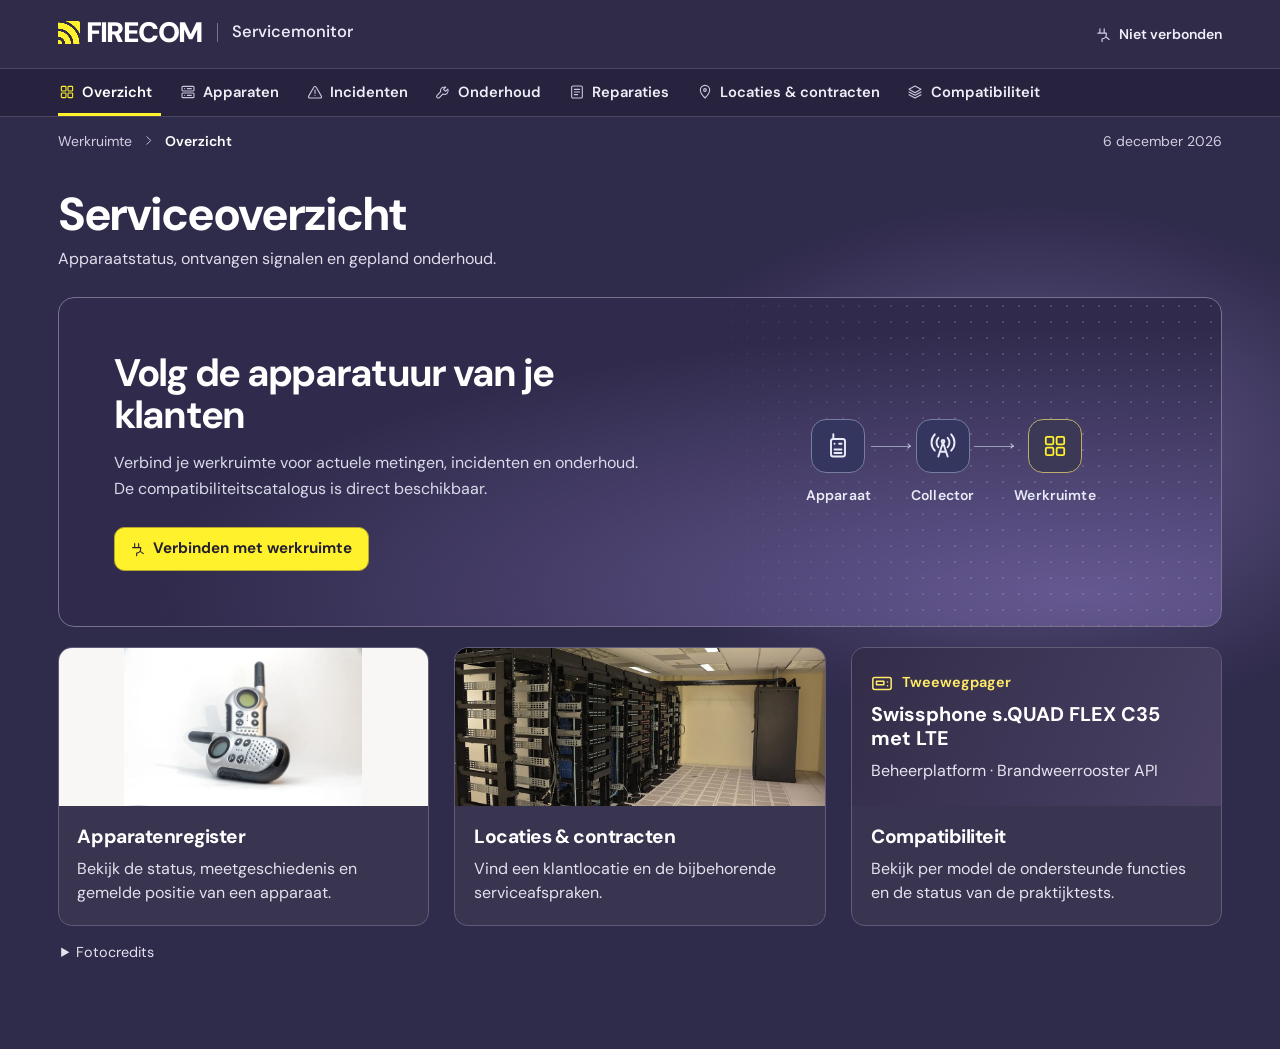
==== commit 50373854: "Publish the reviewed Servicemonitor interface with documented pager information Refresh the mobile a" ====
--- a/index.html
+++ b/index.html
@@ -2,16 +2,16 @@
 <html lang="nl" data-hosting="github-pages">
   <head>
     <meta name="referrer" content="no-referrer" />
-    <meta http-equiv="Content-Security-Policy" content="default-src 'none'; script-src 'self'; style-src 'self' 'unsafe-inline'; img-src 'self' data:; connect-src 'none'; frame-src 'none'; object-src 'none'; form-action 'none'; base-uri 'none'" />
+    <meta http-equiv="Content-Security-Policy" content="default-src 'none'; script-src 'self'; style-src 'self' 'unsafe-inline'; font-src 'self' data:; img-src 'self' data:; connect-src 'none'; frame-src 'none'; object-src 'none'; form-action 'none'; base-uri 'none'" />
     <meta charset="utf-8" />
-    <meta name="viewport" content="width=device-width, initial-scale=1" />
-    <meta name="theme-color" content="#252650" />
+    <meta name="viewport" content="width=device-width, initial-scale=1, interactive-widget=resizes-content" />
+    <meta name="theme-color" content="#2f2b4b" />
     <title>Servicemonitor · Firecom</title>
-    <link rel="stylesheet" href="./assets/app.css?v=dffcf3f1381a1eab" />
+    <link rel="stylesheet" href="./assets/app.css?v=d40d34cf9664f93b" />
   </head>
   <body>
     <div id="root"></div>
-    <script type="module" src="./assets/app.js?v=83ee0e95e14121bd"></script>
+    <script type="module" src="./assets/app.js?v=95e4bc7e3b46827d"></script>
   <template id="public-compatibility">{"asOf":"2026-11-18","policy":"Drie opeenvolgende, onderscheiden productiereleases per gekozen model en marktvariant, geordend op publicatiedatum van de leverancier. Per release worden meetketen en praktijktest geregistreerd.","families":[{"id":"repeater","name":"Repeaters","model":"Motorola MOTOTRBO SLR 5500 VHF","versionType":"Firmware van de repeater","method":"Diagnostiek via een toegestane managementkoppeling op locatie.","summary":"Leg netwerkmodus en managementproduct vast. De leverancier bepaalt per topologie welke diagnosewaarden beschikbaar zijn.","interfaces":[{"name":"TRBOnet Watch","scope":"Drie builds van de externe monitoringsoftware in het downloadarchief. Ondersteuning van de gekozen uitleesmethode per build moet nog worden getest.","versions":[{"version":"4.3.0.293","published":"2026-09-10"},{"version":"4.2.0.786","published":"2026-06-08"},{"version":"4.1.0.555","published":"2025-07-23"}],"sourceUrl":"https://trbonet.com/downloads/"}],"sources":[{"title":"Firecom · SLR 5500 VHF","url":"https://www.firecom.nl/portofoons/versterkers/motorola-slr5500-vhf-repeater/"},{"title":"Motorola Solutions · toepassingsinterfaces per topologie","url":"https://www.motorolasolutions.com/content/dam/msi/images/applicationdeveloper/adk_overview.pdf"},{"title":"Motorola Solutions · versies van apparaten en systeemsoftware","url":"https://support.motorolasolutions.com/s/article/How-to-check-firmware-software-compatibility-for-Mototrbo?language=en_IE"},{"title":"TRBOnet · downloadarchief met exacte builds","url":"https://trbonet.com/downloads/"},{"title":"TRBOnet · Watch 4.3-handleiding","url":"https://cdn.trbonet.com/download/kb/TRBOnet_Watch/TRBOnet_Watch_User_Manual_v4.3.pdf"}],"slots":[{"version":null,"published":null,"sourceUrl":null,"rank":1,"label":"Nieuwste","status":"open","reason":"Vraag de EMEA-releasehistorie met de exacte SLR 5500-builds en de actieve netwerkmodus op.","hardwareVerified":false},{"version":null,"published":null,"sourceUrl":null,"rank":2,"label":"Vorige","status":"open","reason":"Vraag de EMEA-releasehistorie met de exacte SLR 5500-builds en de actieve netwerkmodus op.","hardwareVerified":false},{"version":null,"published":null,"sourceUrl":null,"rank":3,"label":"Derde","status":"open","reason":"Vraag de EMEA-releasehistorie met de exacte SLR 5500-builds en de actieve netwerkmodus op.","hardwareVerified":false}]},{"id":"espa","name":"ESPA-converters","model":"Firecom FEC-444","versionType":"Firmware van de converter","method":"Lees het storingsrelais via een digitale ingang en een lokale collector.","summary":"Bij uitblijvende ESPA-polling meldt de converter een storing via het relais. Registreer de contactpolariteit en bewaak de ingangsmodule afzonderlijk.","interfaces":[{"name":"Moxa ioLogik E1210","scope":"Voorbeeld van een aparte ingangsmodule. Deze versies komen uit de firmwaretabel van Moxa. Bevestig welk type daadwerkelijk is aangesloten.","versions":[{"version":"4.0","published":"2025-08-29"},{"version":"3.4","published":"2024-09-20"},{"version":"3.3","published":"2022-08-03"}],"sourceUrl":"https://www.moxa.com/Moxa/media/PDIM/S100000327/ioLogik%20E1200%20Series_moxa-iologik-e1200-series-iologik-e1210-e1210-t-firmware-v4.0.1kp_Software%20Release%20History.pdf"}],"sources":[{"title":"Firecom · ESPA-converter FEC-444","url":"https://www.firecom.nl/wp-content/uploads/woocommerce-pdf-productsheet/espa444-naar-pzi.pdf"},{"title":"Firecom · werking van het storingsrelais","url":"https://www.firecom.nl/oproepsystemen/espa-naar-oproepsysteem/espa444-naar-pzi/"},{"title":"Moxa · releasehistorie ioLogik E1210 en E1210-T","url":"https://www.moxa.com/Moxa/media/PDIM/S100000327/ioLogik%20E1200%20Series_moxa-iologik-e1200-series-iologik-e1210-e1210-t-firmware-v4.0.1kp_Software%20Release%20History.pdf"},{"title":"Moxa · producten en actuele downloads","url":"https://moxa.com/en/support/search?psid=42116"}],"slots":[{"version":null,"published":null,"sourceUrl":null,"rank":1,"label":"Nieuwste","status":"open","reason":"De Firecom-productfiche vermeldt ESPA 4.4.4 als protocol. Vraag de releasehistorie en hardwarerevisie van de FEC-444 op.","hardwareVerified":false},{"version":null,"published":null,"sourceUrl":null,"rank":2,"label":"Vorige","status":"open","reason":"De Firecom-productfiche vermeldt ESPA 4.4.4 als protocol. Vraag de releasehistorie en hardwarerevisie van de FEC-444 op.","hardwareVerified":false},{"version":null,"published":null,"sourceUrl":null,"rank":3,"label":"Derde","status":"open","reason":"De Firecom-productfiche vermeldt ESPA 4.4.4 als protocol. Vraag de releasehistorie en hardwarerevisie van de FEC-444 op.","hardwareVerified":false}]},{"id":"pager","name":"Tweewegpagers","model":"Swissphone s.QUAD FLEX C35 met LTE","versionType":"Firmware van de C35 FLEX/LTE","method":"Lees gekoppelde apparaten en beschikbare statusvelden via het bevoegde beheerplatform.","summary":"De beheeromgeving toont o.a. de firmwareversie. Leg per omgeving vast welke velden en tijdstempels ook beschikbaar zijn voor de koppeling.","interfaces":[{"name":"Brandweerrooster API","scope":"API-generatie voor gekoppelde pagers. Een terugmelding over een bericht zegt alleen iets over dat bericht.","versions":[{"version":"v2"}],"sourceUrl":"https://brandweerrooster.zendesk.com/hc/nl/articles/26117868824338-Hoe-verstuur-ik-een-bericht-naar-de-Swispshone-pagers-via-de-API"}],"sources":[{"title":"Firecom · Swissphone s.QUAD FLEX C35","url":"https://www.firecom.nl/wp-content/uploads/woocommerce-pdf-productsheet/swissphone-s-quad-flex-c35.pdf"},{"title":"Brandweerrooster · pagerbeheer","url":"https://home.brandweerrooster.nl/pagers"},{"title":"Brandweerrooster · gekoppelde pagers en terugmeldingen","url":"https://brandweerrooster.zendesk.com/hc/nl/articles/26117868824338-Hoe-verstuur-ik-een-bericht-naar-de-Swispshone-pagers-via-de-API"}],"slots":[{"version":null,"published":null,"sourceUrl":null,"rank":1,"label":"Nieuwste","status":"open","reason":"Vraag de releasehistorie voor de Nederlandse FLEX/LTE-uitvoering en de uitrolgroep van deze pager op.","hardwareVerified":false},{"version":null,"published":null,"sourceUrl":null,"rank":2,"label":"Vorige","status":"open","reason":"Vraag de releasehistorie voor de Nederlandse FLEX/LTE-uitvoering en de uitrolgroep van deze pager op.","hardwareVerified":false},{"version":null,"published":null,"sourceUrl":null,"rank":3,"label":"Derde","status":"open","reason":"Vraag de releasehistorie voor de Nederlandse FLEX/LTE-uitvoering en de uitrolgroep van deze pager op.","hardwareVerified":false}]},{"id":"battery","name":"Accu’s en laders","model":"Motorola IMPRES 2 PMPN4527A","versionType":"Ladersoftware van de PMPN4527A","method":"Koppel een geautoriseerd BFM-rapport aan de individuele accu en de laadlocatie.","summary":"De drie genoemde versies horen bij de lader. Controleer de combinatie van accutype, lader, kabel en BFM-installatie voor ingebruikname.","interfaces":[{"name":"Motorola Battery Fleet Management","scope":"Versie van de beheeromgeving in de installatiegids. Bevestig het rapportformaat en de exportrechten per installatie.","versions":[{"version":"4.0"}],"sourceUrl":"https://www.motorolasolutions.com/content/dam/msi/Products/product-lines/impres/global_battery_fleet_management_ordering_deployment_guide.pdf"}],"sources":[{"title":"Firecom · Motorola PMPN4527A","url":"https://www.firecom.nl/wp-content/uploads/woocommerce-pdf-productsheet/motorola-pmpn4527a.pdf"},{"title":"Motorola Solutions · IMPRES 2 Charger Customer Release Notes, september 2026","url":"https://www.motorolasolutions.com/content/dam/msi/firmware/fleet-management-app/IMPRES_2_charger_software_release_notes.pdf"},{"title":"Motorola Solutions · Battery Fleet Management V4.0","url":"https://www.motorolasolutions.com/content/dam/msi/Products/product-lines/impres/global_battery_fleet_management_ordering_deployment_guide.pdf"}],"slots":[{"version":"3.01","published":"2026-09","sourceUrl":"https://www.motorolasolutions.com/content/dam/msi/firmware/fleet-management-app/IMPRES_2_charger_software_release_notes.pdf","rank":1,"label":"Nieuwste","status":"documented","reason":"Opgenomen in de gepubliceerde releasehistorie voor deze lader. Bevestig de actuele reeks bij de leverancier.","hardwareVerified":false},{"version":"3.00","published":"2026-04","sourceUrl":"https://www.motorolasolutions.com/content/dam/msi/firmware/fleet-management-app/IMPRES_2_charger_software_release_notes.pdf","rank":2,"label":"Vorige","status":"documented","reason":"Opgenomen in de gepubliceerde releasehistorie voor deze lader. Bevestig de actuele reeks bij de leverancier.","hardwareVerified":false},{"version":"2.14","published":"2025-11","sourceUrl":"https://www.motorolasolutions.com/content/dam/msi/firmware/fleet-management-app/IMPRES_2_charger_software_release_notes.pdf","rank":3,"label":"Derde","status":"documented","reason":"Opgenomen in de gepubliceerde releasehistorie voor deze lader. Bevestig de actuele reeks bij de leverancier.","hardwareVerified":false}]},{"id":"handheld","name":"Portofoons","model":"Motorola MOTOTRBO DP4801e","versionType":"Firmware van de portofoon","method":"Registreer een handmatige inspectie op serienummer met datum en resultaat.","summary":"Een inspectie is een momentopname. Een volgende inspectiedatum en een gemeten actuele verbinding hebben elk hun eigen betekenis.","interfaces":[],"sources":[{"title":"Firecom · Motorola DP4801e UHF","url":"https://www.firecom.nl/wp-content/uploads/woocommerce-pdf-productsheet/motorola-dp4801e-uhf.pdf"},{"title":"Motorola Solutions · DP4000e-serie en productstatus EMEA","url":"https://aem-cloud-prod-cdn.motorolasolutions.com/en_xu/products/mototrbo/portable-radios/discontinued/dp4000e-series.html"},{"title":"Motorola Solutions · versies van apparaten en systeemsoftware","url":"https://support.motorolasolutions.com/s/article/How-to-check-firmware-software-compatibility-for-Mototrbo?language=en_IE"}],"slots":[{"version":null,"published":null,"sourceUrl":null,"rank":1,"label":"Nieuwste","status":"open","reason":"Vraag de model- en regiogebonden releasehistorie op en lees de aanwezige versie uit tijdens een bevoegde servicebeurt.","hardwareVerified":false},{"version":null,"published":null,"sourceUrl":null,"rank":2,"label":"Vorige","status":"open","reason":"Vraag de model- en regiogebonden releasehistorie op en lees de aanwezige versie uit tijdens een bevoegde servicebeurt.","hardwareVerified":false},{"version":null,"published":null,"sourceUrl":null,"rank":3,"label":"Derde","status":"open","reason":"Vraag de model- en regiogebonden releasehistorie op en lees de aanwezige versie uit tijdens een bevoegde servicebeurt.","hardwareVerified":false}]}]}</template>
   </body>
 </html>
--- a/assets/app.css
+++ b/assets/app.css
@@ -71,67 +71,7 @@
   min-height: 100vh;
   display: flex;
 }
-.sidebar {
-  width: 226px;
-  flex: 0 0 226px;
-  background: #232545;
-  color: #e9e9f4;
-  height: 100dvh;
-  position: sticky;
-  top: 0;
-  display: flex;
-  flex-direction: column;
-  padding: 0 16px;
-  overflow-y: auto;
-  background-image: linear-gradient(165deg, #282a50 0%, #222440 56%, #1f213c 100%);
-}
-.sidebar > a {
-  margin: 31px 6px 29px;
-  color: white;
-  text-decoration: none;
-}
-.brand {
-  display: flex;
-  align-items: center;
-  gap: 10px;
-  white-space: nowrap;
-  line-height: 1;
-  font-size: 21px;
-  font-weight: 720;
-  letter-spacing: -1.1px;
-}
-.brand .brandlight {
-  font-weight: 460;
-}
-.brandmark {
-  background: var(--yellow);
-  color: #252744;
-  display: grid;
-  place-items: center;
-  width: 38px;
-  height: 38px;
-  border-radius: 9px;
-  flex: none;
-}
-.brand small {
-  display: block;
-  margin-top: 6px;
-  font-size: 8px;
-  font-weight: 700;
-  letter-spacing: 2px;
-  color: #c7cadb;
-}
-.navgroup {
-  margin-bottom: 23px;
-}
-.navgroup > p {
-  font-size: 10px;
-  font-weight: 690;
-  color: #aeb2c9;
-  text-transform: uppercase;
-  letter-spacing: 1.35px;
-  margin: 10px 11px;
-}
+
 .navlink {
   display: flex;
   align-items: center;
@@ -140,7 +80,7 @@
   color: #d9daea;
   border-radius: 6px;
   margin: 3px 0;
-  font-size: 13px;
+  font-size: max(0.8125rem, var(--text-floor, 0rem));
   font-weight: 530;
 }
 .navlink > svg {
@@ -164,63 +104,17 @@
   background: #44445c;
   color: #ffe08a;
   border-radius: 5px;
-  font-size: 11px;
+  font-size: max(0.6875rem, var(--text-floor, 0rem));
   line-height: 18px;
   min-width: 20px;
   text-align: center;
 }
-.sidebottom {
-  display: flex;
-  align-items: center;
-  gap: 10px;
-  border-top: 1px solid #45465e;
-  padding: 18px 4px 20px;
-  margin-top: auto;
-}
-.avatar {
-  display: grid;
-  place-items: center;
-  color: #ffdd78;
-  background: #404057;
-  border: 1px solid #4e4f68;
-  width: 34px;
-  height: 34px;
-  border-radius: 50%;
-  font-size: 11px;
-  font-weight: 750;
-}
-.sidebottom strong,
-.sidebottom small {
-  display: block;
-}
-.sidebottom strong {
-  font-size: 12px;
-}
-.sidebottom small {
-  font-size: 11px;
-  color: #b4b6c9;
-  margin-top: 3px;
-}
-.sidex {
-  margin-left: auto;
-  color: #e2e4f0;
-  background: transparent;
-  border: 0;
-}
+
 .workspace {
   flex: 1;
   min-width: 0;
 }
-.topbar {
-  height: 62px;
-  padding: 0 clamp(20px, 3vw, 48px);
-  display: flex;
-  align-items: center;
-  gap: 13px;
-  justify-content: space-between;
-  border-bottom: 1px solid var(--line);
-  background: white;
-}
+
 .crumb,
 .topright,
 .headtools,
@@ -235,7 +129,7 @@
 }
 .crumb {
   gap: 10px;
-  font-size: 12px;
+  font-size: max(0.75rem, var(--text-floor, 0rem));
   color: #6e7685;
 }
 .crumb strong {
@@ -253,7 +147,7 @@
   border-radius: 20px;
   background: #fffaf0;
   color: #775719;
-  font-size: 11px;
+  font-size: max(0.6875rem, var(--text-floor, 0rem));
   font-weight: 650;
   padding: 5px 9px;
 }
@@ -312,7 +206,7 @@
   margin: 0 0 25px;
 }
 .date-line {
-  font-size: 10px;
+  font-size: max(0.625rem, var(--text-floor, 0rem));
   letter-spacing: 1.05px;
   text-transform: uppercase;
   font-weight: 730;
@@ -328,7 +222,7 @@
 }
 .pagehead h1,
 .login h1 {
-  font-size: clamp(29px, 3vw, 43px);
+  font-size: clamp(1.8125rem, 3vw, 2.6875rem);
   line-height: 1.12;
   letter-spacing: -1.8px;
   font-weight: 690;
@@ -339,7 +233,7 @@
 .logincard > p {
   margin: 0;
   color: var(--muted);
-  font-size: 13px;
+  font-size: max(0.8125rem, var(--text-floor, 0rem));
   line-height: 1.5;
   overflow-wrap: anywhere;
 }
@@ -373,7 +267,7 @@
   color: #252e42;
   border-radius: 6px;
   padding: 7px 10px;
-  font-size: 13px;
+  font-size: max(0.8125rem, var(--text-floor, 0rem));
 }
 select {
   padding-right: 6px;
@@ -404,7 +298,7 @@
   align-items: center;
   justify-content: space-between;
   gap: 7px;
-  font-size: 12px;
+  font-size: max(0.75rem, var(--text-floor, 0rem));
   font-weight: 620;
   color: #515d70;
 }
@@ -433,7 +327,7 @@
   background: #f0ecf8;
 }
 .metric > strong {
-  font-size: 36px;
+  font-size: 2.25rem;
   font-weight: 650;
   letter-spacing: -1.7px;
   line-height: 1.13;
@@ -448,7 +342,7 @@
 .infobar small {
   display: block;
   color: var(--muted);
-  font-size: 11px;
+  font-size: max(0.6875rem, var(--text-floor, 0rem));
   line-height: 1.5;
 }
 .overviewgrid,
@@ -486,7 +380,7 @@
 }
 .panelhead h2,
 .reportprint h2 {
-  font-size: 16px;
+  font-size: 1rem;
   line-height: 1.25;
   letter-spacing: -0.4px;
   font-weight: 670;
@@ -508,7 +402,7 @@
   align-items: center;
   gap: 5px;
   color: #434875;
-  font-size: 11px;
+  font-size: max(0.6875rem, var(--text-floor, 0rem));
   font-weight: 650;
   white-space: nowrap;
 }
@@ -539,7 +433,7 @@
   gap: 12px;
   flex-wrap: wrap;
   color: #e3e4ed;
-  font-size: 9px;
+  font-size: max(0.5625rem, var(--text-floor, 0rem));
   margin-bottom: 14px;
 }
 .legend > span {
@@ -575,14 +469,14 @@
   display: flex;
   align-items: center;
   gap: 7px;
-  font-size: 11px;
+  font-size: max(0.6875rem, var(--text-floor, 0rem));
   color: #f5f5fa;
 }
 .barname svg {
   color: #b8bad0;
 }
 .barrow b {
-  font-size: 11px;
+  font-size: max(0.6875rem, var(--text-floor, 0rem));
   color: #e7e8f0;
   text-align: right;
 }
@@ -629,7 +523,7 @@
 .rowcontent strong,
 .celltitle strong,
 .compatbody > strong {
-  font-size: 13px;
+  font-size: max(0.8125rem, var(--text-floor, 0rem));
   font-weight: 640;
   line-height: 1.4;
   display: block;
@@ -641,7 +535,7 @@
   overflow-wrap: anywhere;
 }
 .numeric {
-  font-size: 12px;
+  font-size: max(0.75rem, var(--text-floor, 0rem));
   font-weight: 600;
   overflow-wrap: anywhere;
   max-width: 35%;
@@ -681,10 +575,10 @@
   color: #424962;
 }
 .datebox b {
-  font-size: 16px;
+  font-size: 1rem;
 }
 .datebox small {
-  font-size: 9px;
+  font-size: max(0.5625rem, var(--text-floor, 0rem));
   text-transform: uppercase;
   color: #697188;
 }
@@ -698,7 +592,7 @@
   background: #f0f1f5;
   color: #596275;
   font-weight: 620;
-  font-size: 10px;
+  font-size: max(0.625rem, var(--text-floor, 0rem));
   line-height: 1.35;
   white-space: nowrap;
 }
@@ -734,13 +628,13 @@
   text-align: center;
   color: #657184;
   line-height: 1.5;
-  font-size: 13px;
+  font-size: max(0.8125rem, var(--text-floor, 0rem));
 }
 .syncfoot {
   justify-content: flex-end;
   gap: 6px;
   margin-top: 20px;
-  font-size: 10px;
+  font-size: max(0.625rem, var(--text-floor, 0rem));
   color: #758097;
 }
 .filters {
@@ -773,11 +667,11 @@
 table {
   width: 100%;
   border-collapse: collapse;
-  font-size: 12px;
+  font-size: max(0.75rem, var(--text-floor, 0rem));
   text-align: left;
 }
 th {
-  font-size: 10px;
+  font-size: max(0.625rem, var(--text-floor, 0rem));
   font-weight: 670;
   letter-spacing: 0.5px;
   text-transform: uppercase;
@@ -810,7 +704,7 @@
 }
 .panelfoot {
   padding: 10px 16px;
-  font-size: 11px;
+  font-size: max(0.6875rem, var(--text-floor, 0rem));
   color: var(--muted);
   border-top: 1px solid var(--line);
 }
@@ -825,7 +719,7 @@
   gap: 5px;
   line-height: 1.35;
   font-weight: 640;
-  font-size: 12px;
+  font-size: max(0.75rem, var(--text-floor, 0rem));
   white-space: nowrap;
 }
 .primary {
@@ -849,7 +743,7 @@
   background: #f1f2f7;
   color: #4a5075;
   min-height: 30px;
-  font-size: 11px;
+  font-size: max(0.6875rem, var(--text-floor, 0rem));
   border-color: transparent;
 }
 .back {
@@ -860,7 +754,7 @@
   gap: 14px;
   padding: 12px 0 18px;
   color: #586276;
-  font-size: 12px;
+  font-size: max(0.75rem, var(--text-floor, 0rem));
 }
 .visitstrip > span:not(.badge) {
   display: flex;
@@ -880,11 +774,11 @@
 }
 .details dt,
 .reportitem small {
-  font-size: 11px;
+  font-size: max(0.6875rem, var(--text-floor, 0rem));
   color: #6b7486;
 }
 .details dd {
-  font-size: 13px;
+  font-size: max(0.8125rem, var(--text-floor, 0rem));
   color: #2b3348;
   margin: 5px 0 0;
   font-weight: 550;
@@ -905,7 +799,7 @@
   color: var(--muted);
   margin: 0;
   padding: 15px 18px 4px;
-  font-size: 12px;
+  font-size: max(0.75rem, var(--text-floor, 0rem));
 }
 .infobar {
   display: flex;
@@ -917,7 +811,7 @@
   border-radius: 8px;
   padding: 15px;
   margin-bottom: 16px;
-  font-size: 13px;
+  font-size: max(0.8125rem, var(--text-floor, 0rem));
 }
 .infobar small {
   margin-top: 3px;
@@ -927,7 +821,7 @@
 }
 .compatbody p,
 .dialogbody p {
-  font-size: 13px;
+  font-size: max(0.8125rem, var(--text-floor, 0rem));
   line-height: 1.55;
 }
 .compatbody > p {
@@ -946,24 +840,24 @@
   flex-wrap: wrap;
 }
 .slotrank {
-  font: 11px ui-monospace, monospace;
+  font: .875rem ui-monospace, monospace;
   background: #eff0f5;
   padding: 3px 5px;
   border-radius: 3px;
 }
 .slots strong,
 .sources {
-  font-size: 12px;
+  font-size: max(0.75rem, var(--text-floor, 0rem));
 }
 .slots small {
   display: block;
-  font-size: 10px;
+  font-size: max(0.625rem, var(--text-floor, 0rem));
   color: #697489;
   margin-top: 3px;
 }
 .slots details {
   margin-left: auto;
-  font-size: 11px;
+  font-size: max(0.6875rem, var(--text-floor, 0rem));
   color: #58627c;
 }
 .slots details[open] {
@@ -1008,7 +902,7 @@
 .field {
   display: grid;
   gap: 6px;
-  font-size: 12px;
+  font-size: max(0.75rem, var(--text-floor, 0rem));
   font-weight: 620;
 }
 .field input,
@@ -1043,7 +937,7 @@
   grid-template-columns: 1fr auto;
   align-items: center;
   gap: 4px 10px;
-  font-size: 12px;
+  font-size: max(0.75rem, var(--text-floor, 0rem));
   border-bottom: 1px solid var(--line);
   padding: 10px 0;
 }
@@ -1063,7 +957,7 @@
   display: flex;
   align-items: center;
   gap: 7px;
-  font-size: 13px;
+  font-size: max(0.8125rem, var(--text-floor, 0rem));
 }
 .checkrow input {
   min-height: 25px;
@@ -1073,7 +967,7 @@
   border-radius: 6px;
 }
 legend {
-  font-size: 12px;
+  font-size: max(0.75rem, var(--text-floor, 0rem));
   font-weight: 650;
 }
 .error {
@@ -1082,7 +976,7 @@
   border: 1px solid #f0cecb;
   border-radius: 6px;
   padding: 11px 14px;
-  font-size: 13px;
+  font-size: max(0.8125rem, var(--text-floor, 0rem));
   margin: 0 0 14px;
 }
 .error button {
@@ -1105,7 +999,7 @@
   display: flex;
   align-items: center;
   gap: 8px;
-  font-size: 13px;
+  font-size: max(0.8125rem, var(--text-floor, 0rem));
   border-radius: 8px;
   box-shadow: 0 4px 20px #19223825;
 }
@@ -1161,7 +1055,7 @@
   color: #626786;
 }
 .logincard h1 {
-  font-size: 30px;
+  font-size: 1.875rem;
 }
 .workspace-access {
   padding: 20px;
@@ -1170,7 +1064,7 @@
   max-width: 65ch;
   margin: 0 0 15px;
   color: var(--muted);
-  font-size: 14px;
+  font-size: 0.875rem;
   line-height: 1.6;
 }
 .pairing-notice {
@@ -1185,7 +1079,7 @@
   color: var(--navy);
   border: 1px solid #e2d4ab;
   border-radius: 8px;
-  font-size: 13px;
+  font-size: max(0.8125rem, var(--text-floor, 0rem));
 }
 .pairing-actions {
   display: flex;
@@ -1216,10 +1110,6 @@
   color: #8a6500;
 }
 @media (min-width: 1600px) {
-  .sidebar {
-    width: 250px;
-    flex-basis: 250px;
-  }
   .metric {
     padding: 20px;
   }
@@ -1232,23 +1122,10 @@
   .barname,
   .metrichead,
   .rowcontent strong {
-    font-size: 14px;
+    font-size: 0.875rem;
   }
 }
 @media (max-width: 1180px) {
-  .sidebar {
-    width: 192px;
-    flex-basis: 192px;
-    padding: 0 11px;
-  }
-  .brand {
-    font-size: 18px;
-    gap: 8px;
-  }
-  .brandmark {
-    width: 33px;
-    height: 33px;
-  }
   .metrics {
     gap: 10px;
   }
@@ -1256,7 +1133,7 @@
     padding: 12px;
   }
   .metrichead {
-    font-size: 11px;
+    font-size: max(0.6875rem, var(--text-floor, 0rem));
   }
   .metricicon {
     width: 27px;
@@ -1292,24 +1169,11 @@
   }
 }
 @media (max-width: 930px) {
-  .sidebar {
-    width: 175px;
-    flex-basis: 175px;
-  }
   .navlink {
-    font-size: 12px;
+    font-size: max(0.75rem, var(--text-floor, 0rem));
     gap: 8px;
   }
-  .brand {
-    font-size: 17px;
-  }
-  .brand small {
-    letter-spacing: 1.3px;
-    font-size: 7px;
-  }
-  .topbar {
-    height: 54px;
-  }
+
   #maincontent {
     padding: 23px 17px;
   }
@@ -1320,11 +1184,11 @@
     padding: 12px 14px;
   }
   .metrichead {
-    font-size: 12px;
+    font-size: max(0.75rem, var(--text-floor, 0rem));
   }
   .metric > strong {
     margin: 2px 0 4px;
-    font-size: 30px;
+    font-size: 1.875rem;
   }
   .overviewgrid {
     grid-template-columns: 1fr;
@@ -1343,22 +1207,16 @@
   }
 }
 @media (max-width: 700px) {
-  .sidebar {
-    display: none;
-  }
   .mobiletoggle {
     display: inline-grid;
   }
-  .topbar {
-    justify-content: flex-start;
-    padding: 0 13px;
-  }
+
   .topright {
     margin-left: auto;
     gap: 8px;
   }
   .crumb {
-    font-size: 11px;
+    font-size: max(0.6875rem, var(--text-floor, 0rem));
     gap: 5px;
   }
   #maincontent {
@@ -1370,7 +1228,7 @@
     margin-bottom: 15px;
   }
   .pagehead h1 {
-    font-size: 31px;
+    font-size: 1.9375rem;
     letter-spacing: -1.3px;
   }
   .headtools {
@@ -1378,7 +1236,7 @@
     justify-content: flex-start;
   }
   .pagehead p {
-    font-size: 12px;
+    font-size: max(0.75rem, var(--text-floor, 0rem));
   }
   .metrics {
     gap: 8px;
@@ -1408,10 +1266,10 @@
     max-width: calc(100% - 30px);
   }
   .date-line {
-    font-size: 9px;
+    font-size: max(0.5625rem, var(--text-floor, 0rem));
   }
   .syncfoot {
-    font-size: 9px;
+    font-size: max(0.5625rem, var(--text-floor, 0rem));
   }
   .filters {
     gap: 8px;
@@ -1424,27 +1282,27 @@
     flex: 1;
   }
   .panelhead h2 {
-    font-size: 15px;
+    font-size: 0.9375rem;
   }
   .contract .button,
   .row-link .button,
   .panelhead .button {
-    font-size: 10px;
+    font-size: max(0.625rem, var(--text-floor, 0rem));
   }
   .row-link {
     gap: 7px;
   }
   .row-link .badge {
-    font-size: 9px;
+    font-size: max(0.5625rem, var(--text-floor, 0rem));
   }
   .environment {
-    font-size: 10px;
+    font-size: max(0.625rem, var(--text-floor, 0rem));
   }
   .metric > small {
-    font-size: 10px;
+    font-size: max(0.625rem, var(--text-floor, 0rem));
   }
   .barname {
-    font-size: 11px;
+    font-size: max(0.6875rem, var(--text-floor, 0rem));
   }
   .reportitem {
     grid-template-columns: 1fr auto;
@@ -1465,7 +1323,7 @@
     padding: 10px;
   }
   .metrichead {
-    font-size: 10px;
+    font-size: max(0.625rem, var(--text-floor, 0rem));
   }
   .badge {
     padding: 3px 4px;
@@ -1524,8 +1382,8 @@
   .reportitem {
     break-inside: avoid;
   }
-  .sidebar,
-  .topbar,
+  .masthead,
+  .viewbar,
   .syncfoot,
   .headtools {
     display: none;
@@ -1542,100 +1400,6 @@
 .tablewrap {
   position: relative;
 }
-@media (max-width: 600px) {
-  .tablewrap :is(.fleettable, .incidenttable, .visittable),
-  .tablewrap :is(.fleettable, .incidenttable, .visittable) tbody {
-    display: block;
-    width: 100%;
-  }
-  .tablewrap :is(.fleettable, .incidenttable, .visittable) thead {
-    position: absolute;
-    width: 1px;
-    height: 1px;
-    clip-path: inset(50%);
-    overflow: hidden;
-  }
-  .tablewrap :is(.fleettable, .incidenttable, .visittable) tr {
-    display: grid;
-    grid-template-columns: minmax(0, 1fr) auto;
-    gap: 3px 8px;
-    border-bottom: 1px solid var(--line);
-    padding: 12px;
-  }
-  .tablewrap :is(.fleettable, .incidenttable, .visittable) tr:last-child {
-    border-bottom: 0;
-  }
-  .tablewrap :is(.fleettable, .incidenttable, .visittable) td {
-    border: 0;
-    min-width: 0;
-    padding: 0;
-    font-size: 11px;
-  }
-  .tablewrap :is(.fleettable, .incidenttable, .visittable) td:nth-child(1) {
-    grid-column: 1;
-    grid-row: 1;
-    align-self: start;
-  }
-  .tablewrap :is(.fleettable, .incidenttable, .visittable) td:nth-child(1) .miniicon {
-    display: none;
-  }
-  .tablewrap .fleettable td:nth-child(2) {
-    grid-row: 2;
-    grid-column: 1;
-  }
-  .tablewrap .fleettable td:nth-child(3) {
-    grid-row: 1;
-    grid-column: 2;
-  }
-  .tablewrap .fleettable td:nth-child(4) {
-    grid-row: 2;
-    grid-column: 2;
-    text-align: right;
-  }
-  .tablewrap .fleettable td:nth-child(5) {
-    display: none;
-  }
-  .tablewrap .incidenttable td:nth-child(2) {
-    grid-row: 1;
-    grid-column: 2;
-    text-align: right;
-  }
-  .tablewrap .incidenttable td:nth-child(3) {
-    grid-row: 2;
-    grid-column: 1;
-  }
-  .tablewrap .incidenttable td:nth-child(4) {
-    grid-row: 2;
-    grid-column: 2;
-    text-align: right;
-  }
-  .tablewrap .incidenttable td:nth-child(5) {
-    grid-row: 3;
-    grid-column: 1 / -1;
-  }
-  .tablewrap .visittable td:nth-child(2) {
-    grid-row: 2;
-    grid-column: 1;
-  }
-  .tablewrap .visittable td:nth-child(3) {
-    grid-row: 3;
-    grid-column: 1;
-  }
-  .tablewrap .visittable td:nth-child(4) {
-    grid-row: 2;
-    grid-column: 2;
-    text-align: right;
-  }
-  .tablewrap .visittable td:nth-child(4)::after {
-    content: ' ingevuld';
-  }
-  .tablewrap .visittable td:nth-child(5) {
-    grid-row: 1;
-    grid-column: 2;
-    text-align: right;
-  }
-}
-
 .contractactions {
   display: flex;
   gap: 5px;
@@ -1658,14 +1422,9 @@
   --yellow: #ffcb13;
   background: #f5f6fa;
 }
-.sidebar {
-  background: linear-gradient(168deg, #2a2c59 0%, #20213f 63%, #181a33 100%);
-}
-.topbar {
-  background: #fff;
-}
+
 .topdate {
-  font-size: 12px;
+  font-size: max(0.75rem, var(--text-floor, 0rem));
   color: var(--muted);
 }
 .pagehead {
@@ -1681,8 +1440,7 @@
   max-width: 67ch;
 }
 .panel,
-.metric,
-.resourcecard {
+.metric {
   box-shadow: 0 3px 12px rgb(31 38 65 / 3%);
 }
 .metric {
@@ -1724,7 +1482,7 @@
 }
 .herocopy h2 {
   max-width: 15em;
-  font-size: clamp(26px, 3vw, 44px);
+  font-size: clamp(1.625rem, 3vw, 2.75rem);
   line-height: 1.075;
   letter-spacing: -0.045em;
   margin: 0 0 14px;
@@ -1734,7 +1492,7 @@
   max-width: 49ch;
   color: #d9dbe9;
   line-height: 1.65;
-  font-size: 14px;
+  font-size: 0.875rem;
   margin: 0 0 24px;
 }
 .herocopy .button.primary {
@@ -1772,7 +1530,7 @@
   background: #3b3956;
 }
 .signalstage b {
-  font-size: 11px;
+  font-size: max(0.6875rem, var(--text-floor, 0rem));
   font-weight: 600;
   letter-spacing: 0.01em;
 }
@@ -1796,52 +1554,7 @@
   border-right: 1px solid #bec3d9;
   transform: rotate(45deg);
 }
-.setupresources {
-  margin-top: 20px;
-  display: grid;
-  grid-template-columns: repeat(3, minmax(0, 1fr));
-  gap: 15px;
-}
-.resourcecard {
-  display: flex;
-  flex-direction: column;
-  align-items: stretch;
-  gap: 10px;
-  padding: 22px;
-  color: var(--ink);
-  border: 1px solid var(--line);
-  background: white;
-  border-radius: 12px;
-}
-.resourcecard:hover {
-  border-color: #979db8;
-  text-decoration: none;
-}
-.resourcecard strong {
-  font-size: 16px;
-  letter-spacing: -0.035em;
-}
-.resourcecard > span:last-child {
-  font-size: 13px;
-  line-height: 1.55;
-  color: var(--muted);
-}
-.resourcehead {
-  display: flex;
-  align-items: center;
-  justify-content: space-between;
-  color: #718096;
-  margin-bottom: 6px;
-}
-.resourceicon {
-  width: 35px;
-  height: 35px;
-  background: #eeeff8;
-  color: #424771;
-  border-radius: 9px;
-  display: grid;
-  place-items: center;
-}
+
 .prioritystrip {
   display: flex;
   gap: 14px;
@@ -1871,15 +1584,15 @@
   overflow-wrap: anywhere;
 }
 .prioritytitle small {
-  font-size: 11px;
+  font-size: max(0.6875rem, var(--text-floor, 0rem));
   color: #e1e2ee;
 }
 .prioritytitle strong {
-  font-size: 16px;
+  font-size: 1rem;
   line-height: 1.35;
 }
 .priorityaction {
-  font-size: 12px;
+  font-size: max(0.75rem, var(--text-floor, 0rem));
   display: flex;
   gap: 8px;
   align-items: center;
@@ -1892,7 +1605,7 @@
 .locstamp {
   display: block;
   color: var(--muted);
-  font-size: 11px;
+  font-size: max(0.6875rem, var(--text-floor, 0rem));
   margin-top: 4px;
 }
 .sitecontractaction {
@@ -1900,21 +1613,13 @@
   border-top: 1px solid var(--line);
 }
 .formnote {
-  font-size: 13px;
+  font-size: max(0.8125rem, var(--text-floor, 0rem));
   color: var(--muted);
   line-height: 1.6;
   margin: 0;
 }
 .details dd {
   overflow-wrap: anywhere;
-}
-@media (max-width: 900px) {
-  .setupresources {
-    gap: 10px;
-  }
-  .resourcecard {
-    padding: 16px;
-  }
 }
 @media (max-width: 720px) {
   .setuphero {
@@ -1944,34 +1649,13 @@
   .herocopy p {
     margin-bottom: 18px;
   }
-  .setupresources {
-    grid-template-columns: 1fr;
-    gap: 9px;
-    margin-top: 13px;
-  }
-  .resourcecard {
-    display: grid;
-    grid-template-columns: 36px minmax(0, 1fr);
-    gap: 3px 12px;
-  }
-  .resourcehead {
-    grid-column: 1;
-    grid-row: 1 / 3;
-    margin: 0;
-  }
-  .resourcehead > svg {
-    display: none;
-  }
-  .resourcecard > strong,
-  .resourcecard > span:last-child {
-    grid-column: 2;
-  }
+
   .priorityaction {
     font-size: 0;
     gap: 0;
   }
   .topdate {
-    font-size: 11px;
+    font-size: max(0.6875rem, var(--text-floor, 0rem));
   }
   .headtools:empty {
     display: none;
@@ -1993,3 +1677,501 @@
 .sitegrid + .panel {
   margin-top: 18px;
 }
+
+.liveincidents {
+  position: sticky;
+  top: 0;
+  z-index: 2;
+  display: flex;
+  align-items: flex-start;
+  flex-wrap: wrap;
+  justify-content: space-between;
+  gap: .5rem;
+  max-height: 25vh;
+  overflow: auto;
+  padding: .65rem clamp(1rem, 3vw, 3rem);
+  border-left: 4px solid var(--yellow);
+  background: #fff8dc;
+  color: var(--ink);
+}
+.liveincidents ul, .liveincidents p { margin: .15rem 0; }
+.liveincidents ul { padding-inline-start: 1.1rem; }
+.liveincidents a { color: inherit; text-decoration: underline; }
+@media print { .liveincidents { display: none; } }
+
+.openingboard { margin: 8px 12px 0; border: 1px solid var(--line); border-top: 3px solid #e3ac18; border-radius: 6px; background: #fff; color: var(--ink); }
+.openinghead { display: flex; align-items: center; flex-wrap: wrap; gap: 6px 12px; padding: 7px 10px; border-bottom: 1px solid var(--line); }
+.openinghead h2 { margin: 0; font-size: 1rem; }
+.openinghead > span { font-size: max(0.75rem, var(--text-floor, 0rem)); font-variant-numeric: tabular-nums; }
+.openinghead > div { display: flex; flex-wrap: wrap; gap: 4px; margin-left: auto; }
+.openinghead button { font-size: max(0.75rem, var(--text-floor, 0rem)); padding: 4px 7px; background: #fff; color: #292c53; border: 1px solid #c5cbd5; border-radius: 4px; }
+.openinggrid { display: block; width: 100%; }
+.openingcolumns { position: absolute; width: 1px; height: 1px; overflow: hidden; clip-path: inset(50%); }
+.openinggrid tbody { display: grid; padding: 0 5px; column-gap: 10px; }
+.openinggrid td { border: 0; padding: 0; }
+.openinggrid tr { display: grid; grid-template-columns: minmax(0,1fr) auto auto auto; grid-template-rows: auto auto; align-content: center; min-height: 42px; padding: 3px 5px; column-gap: 5px; border-bottom: 1px solid #dee3eb; }
+.openinggrid .openingidentity, .openinggrid a { display: contents; color: #252650; }
+.openinggrid a:focus-visible strong { outline: 2px solid #294e93; }
+.openinggrid strong { grid-area: 1/1; font-size: max(0.8125rem, var(--text-floor, 0rem)); line-height: 17px; overflow-wrap: anywhere; }
+.openinggrid small { grid-area: 2/1/3/-1; font-size: max(0.75rem, var(--text-floor, 0rem)); line-height: 16px; color: #39445a; overflow-wrap: anywhere; }
+.openinggrid .openingseverity { grid-area: 1/2; color: #6c4837; font-size: max(0.75rem, var(--text-floor, 0rem)); }
+.openinggrid .openingstate { grid-area: 1/4; font-size: max(0.75rem, var(--text-floor, 0rem)); font-weight: 650; color: #863528; }
+.openinggrid .state-resolved { color: #276644; }
+.openinggrid .openingtime { grid-area: 1/3; font-size: max(0.75rem, var(--text-floor, 0rem)); color: #556074; }
+@media print { .openingboard { display: none; } }
+
+.selectcontrol { display: contents; }
+.selectiontext { display: none; }
+.wrapinput { field-sizing: content; resize: vertical; min-inline-size: 0; overflow-wrap: anywhere; }
+
+.datetimeparts { min-inline-size: 0; margin: 0; padding: 0; border: 0; }
+.datetimeparts legend { font-weight: 600; margin-bottom: .4em; }
+.datetimeparts input { width: 100%; min-inline-size: 0; }
+
+/* Phone portrait and landscape use the same readable controls and data. */
+@media screen and (max-width: 960px) {
+  :root { --text-floor: .875rem; }
+  body { min-width: 0; line-height: 1.5; overflow-wrap: anywhere; }
+
+  .mobiletoggle { display: inline-grid; }
+
+  .crumb { flex: 1 1 6rem; min-width: 0; flex-wrap: wrap; }
+  .topright { margin-left: auto; max-width: 100%; flex-wrap: wrap; }
+  .iconbtn { width: 44px; height: 44px; flex: 0 0 44px; padding: 8px; }
+  #maincontent { padding: 1.2rem clamp(12px, 3vw, 24px); }
+  .pagehead { flex-wrap: wrap; align-items: start; gap: .75rem; }
+  .pagehead > div, .herocopy, .rowcontent, .celltitle > span, .slots > div > div, .field, fieldset, .formstack, .reportitem > *, .formactions > * { min-width: 0; max-width: 100%; }
+  .pagehead h1, .login h1 { font-size: 1.75rem; line-height: 1.2; letter-spacing: -.025em; }
+  .pagehead p, .herocopy p, .formnote, .dialogbody p, .logincard > p, .workspace-access p { font-size: 1rem; line-height: 1.5; }
+  .panelhead, .openinghead { flex-wrap: wrap; gap: .65rem; }
+  .panelhead h2, .openinghead h2 { font-size: 1.125rem; line-height: 1.35; }
+  .headtools, .filters, .formactions, .contractactions, .pairing-actions { display: flex; flex-wrap: wrap; align-items: stretch; gap: .5rem; justify-content: flex-start; }
+  .headtools { width: 100%; }
+  .button, .contract .button, .row-link .button, .panelhead .button, .openinghead button,
+  .textbtn, .mobilemenu a, input:not([type=checkbox]):not([type=radio]), select, textarea {
+    max-width: 100%; min-width: 0; font-size: 1rem; line-height: 1.4; min-height: max(44px, 2.75rem);
+    padding: .55em .75em; white-space: normal; overflow-wrap: anywhere;
+  }
+  .button, .openinghead button, .textbtn { height: auto; min-width: min(100%, max(44px, 2.75rem)); }
+  button svg, a svg, .locationselect svg, .searchbox svg { flex-shrink: 0; }
+  .more, .back, .badge, .brand, .priorityaction { white-space: normal; line-height: 1.4; }
+  .badge { max-width: 100%; padding: .25em .55em; }
+  .badge i { flex: none; }
+  .datebox { width: auto; height: auto; min-width: 2.75rem; padding: .35rem .45rem; line-height: 1.2; }
+  .slotrank { font-size: .875rem; line-height: 1.4; padding: .25em .45em; }
+  .navlink small { line-height: 1.4; padding: .12em .35em; }
+
+  .metrics { grid-template-columns: repeat(auto-fit, minmax(min(100%, 11rem),1fr)); }
+  .metric, .panelhead, .contract, .row-link, .compatbody, .dialogbody { padding: max(12px,.8rem); }
+  .metrichead span:first-child { max-width: none; flex: 1 1 auto; }
+  .overviewgrid, .detailgrid, .compatgrid, .sitegrid { grid-template-columns: minmax(0,1fr); }
+  .row-link, .contract, .visitstrip, .siteinfo, .sectiontitle, .syncfoot { flex-wrap: wrap; gap: .5rem .75rem; }
+  .row-link .rowcontent, .contract .rowcontent, .sitegrid .contract .rowcontent { flex: 1 1 min(12rem,100%); min-width: 0; }
+  .more, .back { min-height: 2.75rem; align-items: center; }
+  .prioritystrip { flex-wrap: wrap; gap: .6rem; }
+  .prioritytitle { flex: 1 1 min(12rem, 100%); }
+  .priorityaction { font-size: .875rem; gap: .35em; }
+  .barrow { grid-template-columns: minmax(0,1fr) auto; }
+  .barname { grid-column: 1; grid-row: 1; }
+  .barrow b { grid-column: 2; grid-row: 1; }
+  .bartrack { grid-column: 1/-1; grid-row: 2; }
+  .setuphero { grid-template-columns: minmax(0,1fr); padding: clamp(16px, 4vw, 32px); }
+  .signalpath { max-width: 100%; justify-content: flex-start; flex-wrap: wrap; gap: .3rem; }
+  .signalstage { flex: 0 1 auto; min-width: 0; }
+  .signalpath i { flex: 0 1 1rem; }
+  .details, .pair { grid-template-columns: repeat(auto-fit,minmax(min(100%,12rem),1fr)); }
+  .details > div, .field > *, .filters > *, .headtools > *, .selectcontrol { min-inline-size: 0; max-inline-size: 100%; }
+  .filters .searchbox, .filters > .selectcontrol, .headtools > .locationselect { flex: 1 1 12rem; min-width: 0; }
+  .selectcontrol { display: grid; position: relative; align-items: stretch; flex: 1 1 auto; }
+  .selectcontrol select, .selectcontrol .selectiontext { grid-area: 1 / 1; width: 100%; }
+  .selectcontrol select { height: 100%; color: transparent; padding-inline-end: 1.8em; appearance: none; }
+  .selectcontrol option, .selectcontrol optgroup { color: var(--ink); }
+  .selectcontrol .selectiontext { display: block; align-self: center; pointer-events: none; z-index: 1; color: var(--ink); font-size: 1rem; font-weight: 430; line-height: 1.4; padding: .6em 1.8em .6em .75em; }
+  .selectcontrol::after { content: ''; pointer-events: none; position: absolute; right: .7em; top: 50%; width: .42em; height: .42em; border: solid currentColor; border-width: 0 2px 2px 0; transform: translateY(-70%) rotate(45deg); }
+  .selectcontrol:has(select:disabled) .selectiontext { color: var(--muted); }
+  .locationselect { max-width: 100%; }
+  .locationselect .selectcontrol { flex: 1; }
+  .locationselect select { max-width: 100%; padding-inline-start: .75em; }
+  .filters .searchbox input { width: 100%; }
+  .tablewrap { overflow: visible; }
+  .tablewrap table, .tablewrap table tbody { display: block; width: 100%; }
+  .tablewrap thead { position: absolute; width: 1px; height: 1px; overflow: hidden; clip-path: inset(50%); }
+  .tablewrap tbody tr { display: grid; gap: .6rem; min-width: 0; padding: .85rem; border-bottom: 1px solid var(--line); }
+  .tablewrap tbody td { display: block; min-width: 0; padding: 0; border: 0; line-height: 1.5; }
+  .tablewrap td[data-label]::before { content: attr(data-label); display: block; color: var(--muted); font-size: .875rem; font-weight: 620; }
+  .tablewrap .celltitle { max-width: 100%; }
+  .tablewrap .celltitle strong { font-size: 1rem; }
+  .tablewrap .fleettable td:last-child { justify-self: end; }
+  .tablewrap .celltitle .miniicon { display: none; }
+  .dialog { position: fixed; inset: var(--visible-top,0px) 0 auto; margin: max(8px,1dvh) auto;
+    max-width: calc(100% - 16px); width: min(32rem,calc(100% - 16px)); max-height: calc(var(--visible-height,100dvh) - max(16px,2dvh)); overflow: auto; overscroll-behavior: contain; }
+  .dialog .panelhead { position: static; align-items: flex-start; }
+  .dialog .panelhead h2 { flex: 1 1 4rem; min-width: 0; }
+  .formstack { grid-template-columns: minmax(0,1fr); }
+  .wrapinput { resize: none; }
+  .datetimeparts input { padding-inline: max(6px, .4em); }
+  .formstack textarea { max-width: 100%; field-sizing: content; }
+  .formactions { align-items: stretch; }
+  .reportitem { grid-template-columns: minmax(0,1fr); }
+  .reportitem > * { grid-column: 1; grid-row: auto; }
+  .slots > div { align-items: start; }
+  .slots details { margin-left: 0; }
+  .logincard { width: min(24rem,100%); padding: clamp(14px,4vw,28px); }
+  .login, .startup { grid-template-columns: minmax(0,1fr); justify-items: center; }
+  .liveincidents { position: static; max-height: none; }
+  .openinghead > div { margin-left: 0; }
+  .openinggrid tbody { display: grid; gap: .5rem; }
+  .openinggrid tr { display: grid; grid-template-columns: minmax(0,1fr) auto; grid-template-rows: auto auto auto; gap: .35rem .65rem; padding: .75rem; }
+  .openinggrid strong { grid-area: 1/1/2/-1; font-size: 1rem; line-height: 1.45; }
+  .openinggrid small { grid-area: 2/1/3/-1; font-size: .875rem; line-height: 1.5; }
+  .openinggrid .openingtime, .openinggrid .openingstate, .openinggrid .openingseverity { grid-area: auto; padding: .1em 0; line-height: 1.5; }
+  .openinggrid .openingstate { grid-column: 1/-1; }
+}
+
+@font-face {
+  font-family: 'DM Sans';
+  src: url("[data-uri]") format("woff2");
+  font-style: normal;
+  font-weight: 100 1000;
+  font-display: swap;
+}
+:root {
+  font-family: 'DM Sans', 'Segoe UI', sans-serif;
+  --navy: #2f2b4b;
+  --ink: #28263b;
+  --muted: #555367;
+  --line: #dcdbe5;
+  --yellow: #fff12b;
+  --text-floor: .875rem;
+  --page-width: 87rem;
+  --gutter: clamp(1.2rem, 4.5vw, 5rem);
+  color: var(--ink);
+  background: #f5f4f8;
+}
+body { cursor: default; line-height: 1.5; }
+a[href], button:enabled, select:enabled, summary, label[for], input:is([type="checkbox"], [type="radio"], [type="button"], [type="submit"], [type="file"]):enabled { cursor: pointer; }
+input:is(:not([type]), [type="text"], [type="email"], [type="url"], [type="tel"], [type="password"], [type="search"], [type="number"]):read-write,
+textarea:read-write, [contenteditable="true"], [contenteditable="plaintext-only"] { cursor: text; }
+textarea:read-only, input:read-only:not([type="checkbox"], [type="radio"], [type="file"], [type="button"], [type="submit"]), :disabled { cursor: default; }
+button:focus-visible, a:focus-visible, select:focus-visible, input:focus-visible, textarea:focus-visible, summary:focus-visible {
+  outline: .18rem solid #5551a7; outline-offset: .18rem;
+}
+.app { display: block; min-height: 100vh; }
+
+.masthead { color: white; background: var(--navy); }
+.mastline, .mainnav, .viewbar, #maincontent {
+  width: 100%; max-width: var(--page-width); margin-inline: auto; padding-inline: var(--gutter);
+}
+.mastline { display: flex; align-items: center; justify-content: space-between; flex-wrap: wrap; gap: .75rem 1.5rem; min-height: 4.25rem; padding-block: .75rem; }
+.homebrand { color: white; flex: 0 1 auto; min-width: 0; }
+.homebrand:hover { text-decoration: none; }
+.servicebrand { display: inline-flex; flex-wrap: wrap; align-items: center; gap: .38rem .95rem; line-height: 1.15; max-width: 100%; }
+.firecom-word {
+  display: inline-flex; align-items: center; gap: .32rem; color: white;
+  text-transform: uppercase; font-weight: 900; font-size: 1.76rem; letter-spacing: -.055em;
+}
+.radio-mark {
+  display: inline-block; flex: none; width: .81em; height: .81em;
+  background: radial-gradient(circle at 0 100%, var(--yellow) 0 13%, transparent 14% 22%, var(--yellow) 23% 40%, transparent 41% 48%, var(--yellow) 49% 67%, transparent 68% 75%, var(--yellow) 76% 97%, transparent 98%);
+}
+.service-name { color: #eeeaf7; border-inline-start: 1px solid #77718f; padding-inline-start: .9rem; font-size: 1.03rem; font-weight: 540; }
+.masttools { display: flex; align-items: center; flex-wrap: wrap; justify-content: flex-end; min-width: 0; max-width: 100%; gap: .55rem; }
+.sessionlabel { display: inline-flex; gap: .45rem; align-items: center; font-size: .875rem; font-weight: 600; color: #f1eefb; overflow-wrap: anywhere; }
+.sessionlabel svg { color: #d4cee8; flex: none; }
+.sessionlabel small { display: inline; margin-inline-start: .5em; font-size: .875rem; font-weight: 450; color: #d6d1e6; }
+.mastbtn { width: 2.75rem; height: 2.75rem; border: 1px solid #77718b; border-radius: .65rem; color: white; }
+.mastbtn:hover { background: #504965; }
+.masthead :focus-visible, .public-landing .resourcecard:focus-visible, .public-landing .viewbar :focus-visible { outline-color: var(--yellow); }
+.navband { background: #27233e; border-block: 1px solid #4c4664; }
+.mainnav { display: flex; align-items: stretch; flex-wrap: wrap; column-gap: clamp(.1rem,.75vw,.8rem); }
+.mainnav .navlink {
+  gap: .45rem; margin: 0; padding: .72rem .56rem .63rem; min-height: 2.85rem;
+  border-bottom: .19rem solid transparent; border-radius: 0;
+  background: transparent; box-shadow: none; color: #efedf7; font-weight: 610; font-size: .92rem;
+}
+.mainnav .navlink:first-child { padding-inline-start: .1rem; }
+.mainnav .navlink svg { color: #ccc6dd; width: 1rem; }
+.mainnav .navlink:hover { color: white; background: #39334f; }
+.mainnav .navlink.active { color: white; border-bottom-color: var(--yellow); }
+.mainnav .navlink.active svg { color: var(--yellow); }
+.mainnav .navlink small { background: #4d4564; color: #fff0a2; font-size: .85em; }
+.masttools .mobiletoggle { display: none; }
+.mobilenav .navgroup-title { margin: .75rem .75rem .15rem; color: var(--muted); font-size: .875rem; font-weight: 650; }
+.viewbar { display: flex; flex-wrap: wrap; justify-content: space-between; align-items: center; gap: .45rem 1rem; min-height: 2.9rem; padding-block: .45rem; }
+.crumb, .topdate { font-size: .875rem; line-height: 1.45; color: var(--muted); }
+.crumb a { color: inherit; }
+.crumb strong { color: var(--ink); }
+#maincontent { padding-block: 1.45rem 3rem; }
+.pagehead { border: 0; padding: 0; margin-block: 0 1.6rem; }
+.pagehead h1, .login h1 {
+  color: var(--ink); font-size: clamp(2.05rem, 3.6vw, 3.25rem); line-height: 1.13;
+  letter-spacing: -.045em; font-weight: 750; overflow-wrap: anywhere;
+}
+.pagehead p, .logincard > p { max-width: 63ch; color: var(--muted); font-size: 1rem; line-height: 1.55; }
+.pagehead > div, .pagehead > section { min-width: 0; }
+
+.public-landing {
+  color: white; background-color: var(--navy);
+  background-image: radial-gradient(ellipse 33rem 21rem at 80% 29rem, #6d61a9 0%, #4c436e 37%, transparent 78%);
+}
+.public-landing .masthead { background: #302b49; }
+.public-landing .viewbar, .public-landing .topdate, .public-landing .crumb { color: #d3cfe0; }
+.public-landing .crumb strong, .public-landing .pagehead h1 { color: #fff; }
+.public-landing .pagehead p { color: #e1ddec; }
+.public-landing #maincontent { padding-bottom: clamp(2.3rem, 6vw, 5rem); }
+.public-landing .workspace > .viewbar { min-height: 3rem; }
+.accesshero {
+  display: grid; grid-template-columns: minmax(0, 1.4fr) minmax(20rem, .85fr);
+  align-items: center; gap: clamp(1.5rem, 5vw, 5rem); margin: 0 0 clamp(2rem, 4vw, 3.6rem);
+  padding-block: clamp(.7rem,1.6vw,1.65rem) .25rem;
+}
+.accesshero h1 { color: white; font-size: clamp(2.6rem, 5.5vw, 5rem); line-height: 1.04; margin: 0 0 1.05rem; }
+.accesshero > div:first-child::before {
+  content: ''; display: block; width: 2.75rem; height: .25rem; background: var(--yellow);
+  border-radius: .125rem; margin-bottom: 1.45rem;
+}
+.accesshero > div:first-child > p { font-size: clamp(1.05rem,1.35vw,1.25rem); max-width: 38ch; line-height: 1.55; }
+.workspace-access {
+  padding: clamp(1.35rem, 2.3vw, 2.15rem); border: 1px solid #8d82aa;
+  background: linear-gradient(140deg,#514b66 0%,#51496c 55%,#625780 100%);
+  border-radius: 1rem; box-shadow: 0 12px 35px #18112629;
+}
+.gate-icon { display: inline-grid; place-items: center; width: 3rem; height: 3rem; margin-bottom: .9rem; background: #37314f; color: var(--yellow); border: 1px solid #7c748e; border-radius: .8rem; }
+.workspace-access h2 { font-size: clamp(1.3rem, 1.9vw, 1.7rem); color: white; line-height: 1.25; letter-spacing: -.03em; margin: 0 0 .6rem; }
+.accesshero .workspace-access p { max-width: 44ch; color: #f2eff9; font-size: 1rem; margin: 0 0 1.25rem; line-height: 1.55; }
+.public-landing .back { color: white; }
+.public-landing .setuphero { border: 1px solid #79728e; }
+.public-landing .pairing-notice, .public-landing .infobar, .public-landing .error { color: var(--ink); }
+.workspace-links { margin-top: 1.25rem; }
+.setupresources { display: grid; grid-template-columns: repeat(3,minmax(0,1fr)); margin: 0; gap: clamp(1rem, 2vw, 1.75rem); }
+.resourcecard {
+  display: flex; flex-direction: column; min-width: 0; gap: 0; padding: 0;
+  border: 1px solid #dcd9e3; border-radius: .85rem; background: #fff; color: var(--ink);
+  box-shadow: none; transition: border-color .15s, background-color .15s;
+}
+.resourcecard .resource-photo, .resourcecard .catalog-sample {
+  width: 100%; aspect-ratio: 2.33; border-radius: .8rem .8rem 0 0; box-sizing: border-box;
+}
+.resourcecard .resource-photo {
+  display: block;
+  background-size: cover; background-position: center; background-color: #514c65;
+}
+.resourcecard .photo-fleet {
+  background: #f8f7f6 url("[data-uri]") no-repeat center / contain;
+}
+.photo-locations { background-image: url("[data-uri]"); }
+.catalog-sample {
+  display: grid; align-content: center; gap: .5rem; padding: 1rem 1.18rem;
+  background: linear-gradient(115deg, #332d49, #494063); color: #fff; overflow-wrap: anywhere;
+}
+.catalog-kind { display: flex; align-items: center; gap: .55rem; font-size: .9rem; color: #ffeb68; font-weight: 650; }
+.catalog-kind svg { flex: none; }
+.catalog-sample b { font-size: clamp(1.1rem, 1.55vw, 1.4rem); line-height: 1.25; }
+.catalog-source { color: #e8e4f3; font-size: 1rem; line-height: 1.45; }
+.photo-credits { margin-top: .5rem; color: var(--muted); font-size: .9rem; line-height: 1.5; }
+.photo-credits summary { width: fit-content; max-width: 100%; padding: .6em .25em; cursor: pointer; }
+.photo-credits p { margin: .25em 0 .6em; }
+.photo-credits a { color: inherit; text-decoration: underline; text-underline-offset: .15em; }
+.public-landing .photo-credits { color: #e5e1ee; }
+.resourcecard .resource-copy { display: grid; gap: .36rem; padding: 1.05rem 1.18rem 1.25rem; line-height: 1.45; color: inherit; }
+.resource-copy strong { font-size: 1.2rem; font-weight: 750; letter-spacing: -.025em; }
+.resource-copy > span { font-size: 1rem; line-height: 1.5; color: var(--muted); }
+.resourcecard:hover { border-color: #736790; text-decoration: none; }
+.resourcecard:hover strong { text-decoration: underline; text-underline-offset: .18em; }
+.public-landing .resourcecard { border-color: #635c78; background: #39344f; color: white; }
+.public-landing .resource-copy > span { color: #e5e1ee; }
+.public-landing .resourcecard:hover { border-color: #c0b6d9; background: #45405e; }
+.setuphero { background: radial-gradient(ellipse at 88% 90%, #655891, transparent 64%), #302b4c; }
+.herocopy p { font-size: 1rem; }
+.sigicon.current { color: var(--yellow); }
+.headtools { align-items: center; }
+.panel, .metric { border-radius: .8rem; border-color: var(--line); box-shadow: 0 2px 9px #30234408; }
+.panelhead { background: #faf9fc; }
+.panelhead h2 { color: var(--ink); font-weight: 720; font-size: 1.125rem; line-height: 1.35; }
+.fleetplot .panelhead { background: var(--navy); }
+.fleetplot .panelhead h2 { color: #fff; }
+.fleetplot .more, .fleetplot .graphmark { color: var(--yellow); }
+.syncfoot { color: var(--muted); }
+.datebox s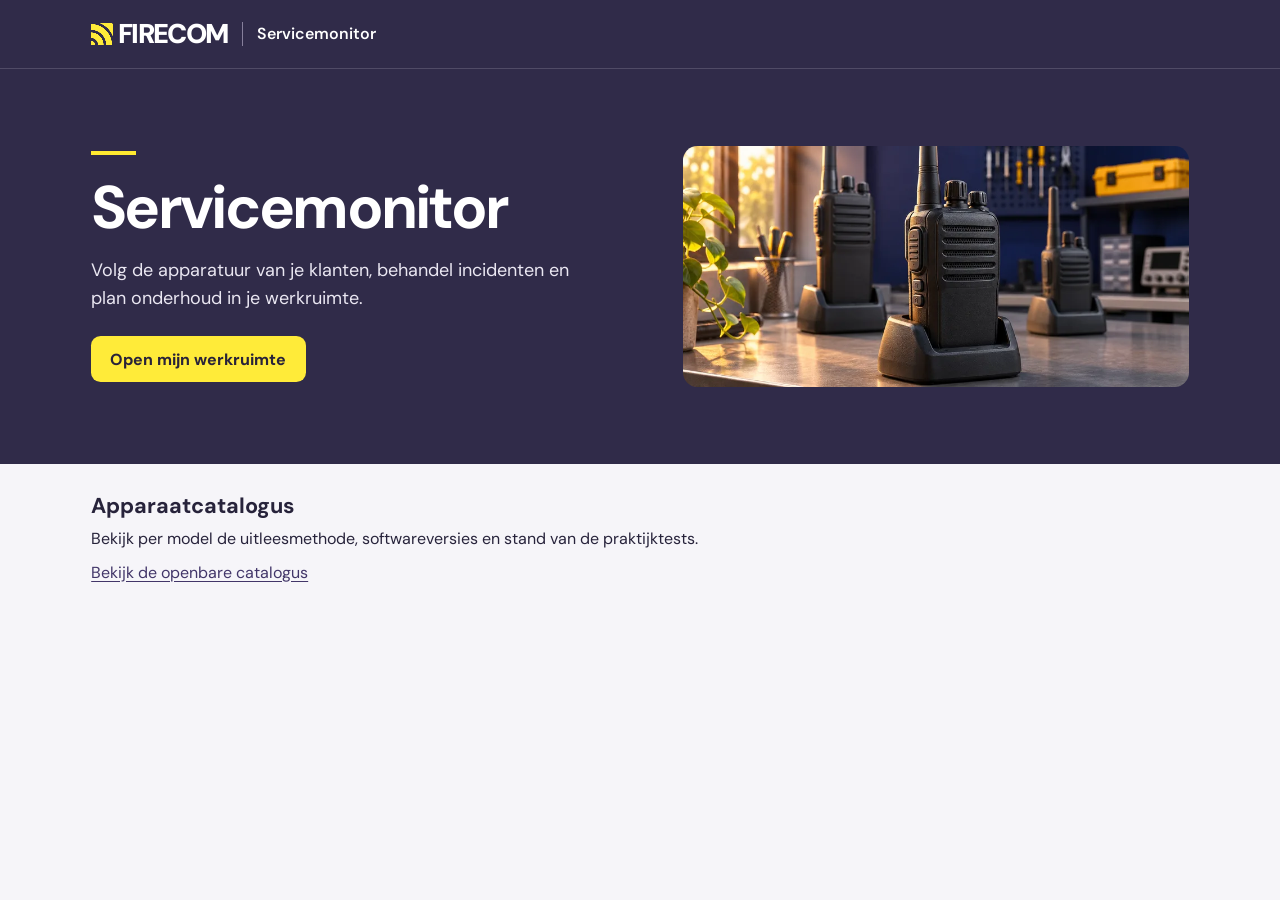
==== commit 89e5a0ce: "Launch the single Firecom workspace and retain the public equipment catalogue Tested source revision" ====
--- a/index.html
+++ b/index.html
@@ -1,17 +1,13 @@
-<!DOCTYPE html>
-<html lang="nl" data-hosting="github-pages">
-  <head>
-    <meta name="referrer" content="no-referrer" />
-    <meta http-equiv="Content-Security-Policy" content="default-src 'none'; script-src 'self'; style-src 'self' 'unsafe-inline'; font-src 'self' data:; img-src 'self' data:; connect-src 'none'; frame-src 'none'; object-src 'none'; form-action 'none'; base-uri 'none'" />
-    <meta charset="utf-8" />
-    <meta name="viewport" content="width=device-width, initial-scale=1, interactive-widget=resizes-content" />
-    <meta name="theme-color" content="#2f2b4b" />
-    <title>Servicemonitor · Firecom</title>
-    <link rel="stylesheet" href="./assets/app.css?v=d40d34cf9664f93b" />
-  </head>
-  <body>
-    <div id="root"></div>
-    <script type="module" src="./assets/app.js?v=95e4bc7e3b46827d"></script>
-  <template id="public-compatibility">{"asOf":"2026-11-18","policy":"Drie opeenvolgende, onderscheiden productiereleases per gekozen model en marktvariant, geordend op publicatiedatum van de leverancier. Per release worden meetketen en praktijktest geregistreerd.","families":[{"id":"repeater","name":"Repeaters","model":"Motorola MOTOTRBO SLR 5500 VHF","versionType":"Firmware van de repeater","method":"Diagnostiek via een toegestane managementkoppeling op locatie.","summary":"Leg netwerkmodus en managementproduct vast. De leverancier bepaalt per topologie welke diagnosewaarden beschikbaar zijn.","interfaces":[{"name":"TRBOnet Watch","scope":"Drie builds van de externe monitoringsoftware in het downloadarchief. Ondersteuning van de gekozen uitleesmethode per build moet nog worden getest.","versions":[{"version":"4.3.0.293","published":"2026-09-10"},{"version":"4.2.0.786","published":"2026-06-08"},{"version":"4.1.0.555","published":"2025-07-23"}],"sourceUrl":"https://trbonet.com/downloads/"}],"sources":[{"title":"Firecom · SLR 5500 VHF","url":"https://www.firecom.nl/portofoons/versterkers/motorola-slr5500-vhf-repeater/"},{"title":"Motorola Solutions · toepassingsinterfaces per topologie","url":"https://www.motorolasolutions.com/content/dam/msi/images/applicationdeveloper/adk_overview.pdf"},{"title":"Motorola Solutions · versies van apparaten en systeemsoftware","url":"https://support.motorolasolutions.com/s/article/How-to-check-firmware-software-compatibility-for-Mototrbo?language=en_IE"},{"title":"TRBOnet · downloadarchief met exacte builds","url":"https://trbonet.com/downloads/"},{"title":"TRBOnet · Watch 4.3-handleiding","url":"https://cdn.trbonet.com/download/kb/TRBOnet_Watch/TRBOnet_Watch_User_Manual_v4.3.pdf"}],"slots":[{"version":null,"published":null,"sourceUrl":null,"rank":1,"label":"Nieuwste","status":"open","reason":"Vraag de EMEA-releasehistorie met de exacte SLR 5500-builds en de actieve netwerkmodus op.","hardwareVerified":false},{"version":null,"published":null,"sourceUrl":null,"rank":2,"label":"Vorige","status":"open","reason":"Vraag de EMEA-releasehistorie met de exacte SLR 5500-builds en de actieve netwerkmodus op.","hardwareVerified":false},{"version":null,"published":null,"sourceUrl":null,"rank":3,"label":"Derde","status":"open","reason":"Vraag de EMEA-releasehistorie met de exacte SLR 5500-builds en de actieve netwerkmodus op.","hardwareVerified":false}]},{"id":"espa","name":"ESPA-converters","model":"Firecom FEC-444","versionType":"Firmware van de converter","method":"Lees het storingsrelais via een digitale ingang en een lokale collector.","summary":"Bij uitblijvende ESPA-polling meldt de converter een storing via het relais. Registreer de contactpolariteit en bewaak de ingangsmodule afzonderlijk.","interfaces":[{"name":"Moxa ioLogik E1210","scope":"Voorbeeld van een aparte ingangsmodule. Deze versies komen uit de firmwaretabel van Moxa. Bevestig welk type daadwerkelijk is aangesloten.","versions":[{"version":"4.0","published":"2025-08-29"},{"version":"3.4","published":"2024-09-20"},{"version":"3.3","published":"2022-08-03"}],"sourceUrl":"https://www.moxa.com/Moxa/media/PDIM/S100000327/ioLogik%20E1200%20Series_moxa-iologik-e1200-series-iologik-e1210-e1210-t-firmware-v4.0.1kp_Software%20Release%20History.pdf"}],"sources":[{"title":"Firecom · ESPA-converter FEC-444","url":"https://www.firecom.nl/wp-content/uploads/woocommerce-pdf-productsheet/espa444-naar-pzi.pdf"},{"title":"Firecom · werking van het storingsrelais","url":"https://www.firecom.nl/oproepsystemen/espa-naar-oproepsysteem/espa444-naar-pzi/"},{"title":"Moxa · releasehistorie ioLogik E1210 en E1210-T","url":"https://www.moxa.com/Moxa/media/PDIM/S100000327/ioLogik%20E1200%20Series_moxa-iologik-e1200-series-iologik-e1210-e1210-t-firmware-v4.0.1kp_Software%20Release%20History.pdf"},{"title":"Moxa · producten en actuele downloads","url":"https://moxa.com/en/support/search?psid=42116"}],"slots":[{"version":null,"published":null,"sourceUrl":null,"rank":1,"label":"Nieuwste","status":"open","reason":"De Firecom-productfiche vermeldt ESPA 4.4.4 als protocol. Vraag de releasehistorie en hardwarerevisie van de FEC-444 op.","hardwareVerified":false},{"version":null,"published":null,"sourceUrl":null,"rank":2,"label":"Vorige","status":"open","reason":"De Firecom-productfiche vermeldt ESPA 4.4.4 als protocol. Vraag de releasehistorie en hardwarerevisie van de FEC-444 op.","hardwareVerified":false},{"version":null,"published":null,"sourceUrl":null,"rank":3,"label":"Derde","status":"open","reason":"De Firecom-productfiche vermeldt ESPA 4.4.4 als protocol. Vraag de releasehistorie en hardwarerevisie van de FEC-444 op.","hardwareVerified":false}]},{"id":"pager","name":"Tweewegpagers","model":"Swissphone s.QUAD FLEX C35 met LTE","versionType":"Firmware van de C35 FLEX/LTE","method":"Lees gekoppelde apparaten en beschikbare statusvelden via het bevoegde beheerplatform.","summary":"De beheeromgeving toont o.a. de firmwareversie. Leg per omgeving vast welke velden en tijdstempels ook beschikbaar zijn voor de koppeling.","interfaces":[{"name":"Brandweerrooster API","scope":"API-generatie voor gekoppelde pagers. Een terugmelding over een bericht zegt alleen iets over dat bericht.","versions":[{"version":"v2"}],"sourceUrl":"https://brandweerrooster.zendesk.com/hc/nl/articles/26117868824338-Hoe-verstuur-ik-een-bericht-naar-de-Swispshone-pagers-via-de-API"}],"sources":[{"title":"Firecom · Swissphone s.QUAD FLEX C35","url":"https://www.firecom.nl/wp-content/uploads/woocommerce-pdf-productsheet/swissphone-s-quad-flex-c35.pdf"},{"title":"Brandweerrooster · pagerbeheer","url":"https://home.brandweerrooster.nl/pagers"},{"title":"Brandweerrooster · gekoppelde pagers en terugmeldingen","url":"https://brandweerrooster.zendesk.com/hc/nl/articles/26117868824338-Hoe-verstuur-ik-een-bericht-naar-de-Swispshone-pagers-via-de-API"}],"slots":[{"version":null,"published":null,"sourceUrl":null,"rank":1,"label":"Nieuwste","status":"open","reason":"Vraag de releasehistorie voor de Nederlandse FLEX/LTE-uitvoering en de uitrolgroep van deze pager op.","hardwareVerified":false},{"version":null,"published":null,"sourceUrl":null,"rank":2,"label":"Vorige","status":"open","reason":"Vraag de releasehistorie voor de Nederlandse FLEX/LTE-uitvoering en de uitrolgroep van deze pager op.","hardwareVerified":false},{"version":null,"published":null,"sourceUrl":null,"rank":3,"label":"Derde","status":"open","reason":"Vraag de releasehistorie voor de Nederlandse FLEX/LTE-uitvoering en de uitrolgroep van deze pager op.","hardwareVerified":false}]},{"id":"battery","name":"Accu’s en laders","model":"Motorola IMPRES 2 PMPN4527A","versionType":"Ladersoftware van de PMPN4527A","method":"Koppel een geautoriseerd BFM-rapport aan de individuele accu en de laadlocatie.","summary":"De drie genoemde versies horen bij de lader. Controleer de combinatie van accutype, lader, kabel en BFM-installatie voor ingebruikname.","interfaces":[{"name":"Motorola Battery Fleet Management","scope":"Versie van de beheeromgeving in de installatiegids. Bevestig het rapportformaat en de exportrechten per installatie.","versions":[{"version":"4.0"}],"sourceUrl":"https://www.motorolasolutions.com/content/dam/msi/Products/product-lines/impres/global_battery_fleet_management_ordering_deployment_guide.pdf"}],"sources":[{"title":"Firecom · Motorola PMPN4527A","url":"https://www.firecom.nl/wp-content/uploads/woocommerce-pdf-productsheet/motorola-pmpn4527a.pdf"},{"title":"Motorola Solutions · IMPRES 2 Charger Customer Release Notes, september 2026","url":"https://www.motorolasolutions.com/content/dam/msi/firmware/fleet-management-app/IMPRES_2_charger_software_release_notes.pdf"},{"title":"Motorola Solutions · Battery Fleet Management V4.0","url":"https://www.motorolasolutions.com/content/dam/msi/Products/product-lines/impres/global_battery_fleet_management_ordering_deployment_guide.pdf"}],"slots":[{"version":"3.01","published":"2026-09","sourceUrl":"https://www.motorolasolutions.com/content/dam/msi/firmware/fleet-management-app/IMPRES_2_charger_software_release_notes.pdf","rank":1,"label":"Nieuwste","status":"documented","reason":"Opgenomen in de gepubliceerde releasehistorie voor deze lader. Bevestig de actuele reeks bij de leverancier.","hardwareVerified":false},{"version":"3.00","published":"2026-04","sourceUrl":"https://www.motorolasolutions.com/content/dam/msi/firmware/fleet-management-app/IMPRES_2_charger_software_release_notes.pdf","rank":2,"label":"Vorige","status":"documented","reason":"Opgenomen in de gepubliceerde releasehistorie voor deze lader. Bevestig de actuele reeks bij de leverancier.","hardwareVerified":false},{"version":"2.14","published":"2025-11","sourceUrl":"https://www.motorolasolutions.com/content/dam/msi/firmware/fleet-management-app/IMPRES_2_charger_software_release_notes.pdf","rank":3,"label":"Derde","status":"documented","reason":"Opgenomen in de gepubliceerde releasehistorie voor deze lader. Bevestig de actuele reeks bij de leverancier.","hardwareVerified":false}]},{"id":"handheld","name":"Portofoons","model":"Motorola MOTOTRBO DP4801e","versionType":"Firmware van de portofoon","method":"Registreer een handmatige inspectie op serienummer met datum en resultaat.","summary":"Een inspectie is een momentopname. Een volgende inspectiedatum en een gemeten actuele verbinding hebben elk hun eigen betekenis.","interfaces":[],"sources":[{"title":"Firecom · Motorola DP4801e UHF","url":"https://www.firecom.nl/wp-content/uploads/woocommerce-pdf-productsheet/motorola-dp4801e-uhf.pdf"},{"title":"Motorola Solutions · DP4000e-serie en productstatus EMEA","url":"https://aem-cloud-prod-cdn.motorolasolutions.com/en_xu/products/mototrbo/portable-radios/discontinued/dp4000e-series.html"},{"title":"Motorola Solutions · versies van apparaten en systeemsoftware","url":"https://support.motorolasolutions.com/s/article/How-to-check-firmware-software-compatibility-for-Mototrbo?language=en_IE"}],"slots":[{"version":null,"published":null,"sourceUrl":null,"rank":1,"label":"Nieuwste","status":"open","reason":"Vraag de model- en regiogebonden releasehistorie op en lees de aanwezige versie uit tijdens een bevoegde servicebeurt.","hardwareVerified":false},{"version":null,"published":null,"sourceUrl":null,"rank":2,"label":"Vorige","status":"open","reason":"Vraag de model- en regiogebonden releasehistorie op en lees de aanwezige versie uit tijdens een bevoegde servicebeurt.","hardwareVerified":false},{"version":null,"published":null,"sourceUrl":null,"rank":3,"label":"Derde","status":"open","reason":"Vraag de model- en regiogebonden releasehistorie op en lees de aanwezige versie uit tijdens een bevoegde servicebeurt.","hardwareVerified":false}]}]}</template>
-  </body>
-</html>
+<!doctype html>
+<html lang="nl"><head>
+<meta charset="utf-8"><meta name="viewport" content="width=device-width, initial-scale=1">
+<meta name="referrer" content="no-referrer">
+<meta http-equiv="Content-Security-Policy" content="default-src 'none'; script-src 'self'; style-src 'self'; img-src 'self'; font-src 'self'; base-uri 'none'; form-action 'none'; connect-src 'none'">
+<title>Servicemonitor · Firecom</title><link rel="stylesheet" href="./assets/entry.css?v=6dbd387ce171c879">
+</head><body><header class="bar"><div class="wrap"><a class="brand" href="./" aria-label="Firecom Servicemonitor"><b>FIRECOM</b><span>Servicemonitor</span></a></div></header>
+<main><section class="hero"><div class="wrap"><div>
+<h1>Servicemonitor</h1><p>Volg de apparatuur van je klanten, behandel incidenten en plan onderhoud in je werkruimte.</p>
+<a id="open-workspace" class="action" href="https://servicemonitor-werkplaats.melianeahmed93162357.chatgpt.site/?view=overzicht">Open mijn werkruimte</a></div>
+<img src="./assets/workshop.webp?v=be9a14c57caa1f21" width="900" height="429" alt="Illustratie van portofoons in een werkplaats"></div></section>
+<section class="reference wrap"><h2>Apparaatcatalogus</h2><p>Bekijk per model de uitleesmethode, softwareversies en stand van de praktijktests.</p>
+<a id="public-catalog" href="./catalogus.html">Bekijk de openbare catalogus</a></section></main><script type="module" src="./assets/entry.js?v=333d1085e1bc6089"></script></body></html>
--- a/assets/entry.css
+++ b/assets/entry.css
@@ -0,0 +1,36 @@
+@font-face{font-family:"DM Sans";src:url("./dm-sans-latin.woff2") format("woff2");font-style:normal;font-weight:100 1000;font-display:swap}
+:root{font-family:"DM Sans",Arial,sans-serif;color:#27233b;background:#f6f5f9;font-size:100%;line-height:1.55}
+*{box-sizing:border-box}
+body{margin:0;overflow-wrap:anywhere}
+a{color:#423669;text-underline-offset:.2em}
+:focus-visible{outline:3px solid #88731a;outline-offset:4px}
+.bar{color:white;background:#302b49}
+.wrap{width:min(75rem,100%);margin:auto;padding-inline:clamp(1rem,4vw,3.2rem)}
+.bar .wrap{display:flex;align-items:center;min-height:4.25rem;padding-block:.8rem}
+.brand{display:inline-flex;align-items:center;flex-wrap:wrap;gap:.4rem .9rem;color:white;text-decoration:none}
+.brand b{display:inline-flex;align-items:center;gap:.3rem;font-size:1.7rem;font-weight:900;letter-spacing:-.06em;line-height:1.2}
+.brand b::before{content:'';width:.81em;height:.81em;background:radial-gradient(circle at 0 100%,#ffeb39 0 13%,transparent 14% 22%,#ffeb39 23% 40%,transparent 41% 48%,#ffeb39 49% 67%,transparent 68% 75%,#ffeb39 76% 97%,transparent 98%)}
+.brand span{border-inline-start:1px solid #867f9b;padding-inline-start:.9rem;font-weight:580}
+.hero{background:#302b49;color:white;border-top:1px solid #504b66}
+.hero .wrap{display:grid;grid-template-columns:minmax(0,1fr) minmax(0,.96fr);align-items:center;gap:clamp(2rem,5vw,4.8rem);padding-block:clamp(2rem,6vw,5rem)}
+.hero h1,.directory h1{font-size:clamp(2.25rem,4.7vw,4rem);line-height:1.08;letter-spacing:-.045em;margin:0 0 1rem}
+.hero h1::before{display:block;content:'';width:2.8rem;height:.25rem;background:#ffea30;margin-bottom:1.3rem}
+.hero p{font-size:1.125rem;margin:.8rem 0 1.5rem;max-width:42ch;color:#eae7f2}
+.hero img{display:block;width:100%;height:auto;border-radius:.9rem}
+.action{display:inline-block;border-radius:.6rem;padding:.7em 1.2em;line-height:1.45;font-weight:740;color:#292339;background:#ffeb39;text-decoration:none}
+.action:hover{background:#ffdf4d;text-decoration:underline}
+.reference{padding-block:1.6rem 3rem}
+.reference h2{font-size:1.35rem;margin:0}
+.reference p{margin:.25rem 0 .55rem}
+.directory{padding-block:clamp(1.75rem,4vw,3.6rem)}
+.directory header>p{max-width:65ch}
+.profiles{display:grid;grid-template-columns:repeat(auto-fit,minmax(min(100%,26rem),1fr));gap:1.1rem;align-items:start;margin:1.75rem 0}
+.catalog-profile{border:1px solid #d9d5e2;border-top:.25rem solid #554972;padding:clamp(1rem,2vw,1.6rem);border-radius:.75rem;background:#fff}
+.catalog-profile h2{font-size:1.4rem;margin:.12rem 0 .65rem;line-height:1.25}
+.kind{font-weight:700;font-size:.9rem;color:#5e5375;margin:0}
+.catalog-profile p{margin-block:.65rem}
+details{border-top:1px solid #dedbe6;margin-top:1rem}
+summary{padding:.72rem 0;cursor:pointer;font-weight:680}
+li{margin-block:.55rem}
+ul{padding-inline-start:1.3rem}
+@media(max-width:46rem){.hero .wrap{grid-template-columns:1fr;gap:1.6rem}.hero img{max-width:32rem}.bar .wrap{min-height:3.75rem}}
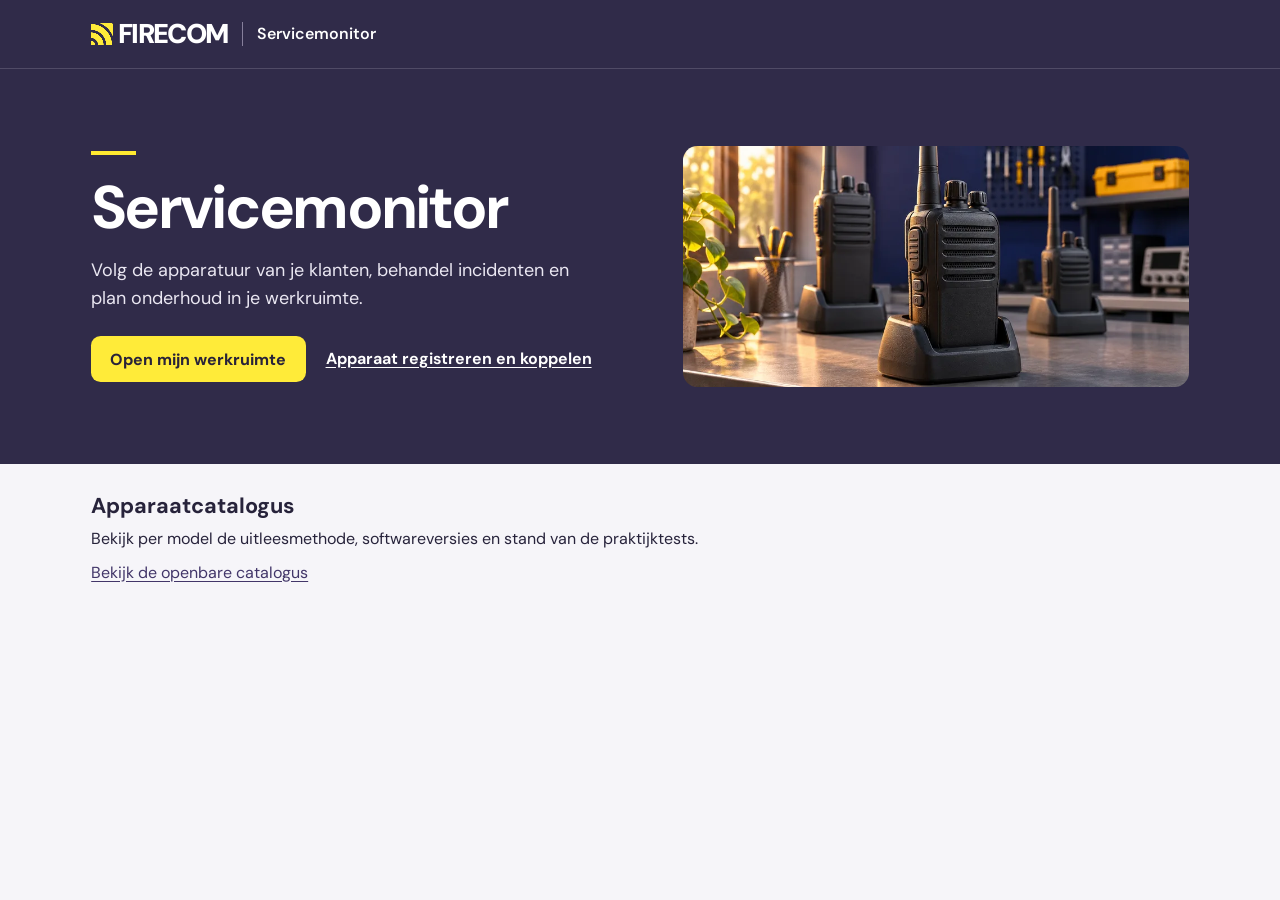
==== commit eea9b2c0: "Link directly to device registration in the private service workspace" ====
--- a/index.html
+++ b/index.html
@@ -3,11 +3,12 @@
 <meta charset="utf-8"><meta name="viewport" content="width=device-width, initial-scale=1">
 <meta name="referrer" content="no-referrer">
 <meta http-equiv="Content-Security-Policy" content="default-src 'none'; script-src 'self'; style-src 'self'; img-src 'self'; font-src 'self'; base-uri 'none'; form-action 'none'; connect-src 'none'">
-<title>Servicemonitor · Firecom</title><link rel="stylesheet" href="./assets/entry.css?v=6dbd387ce171c879">
+<title>Servicemonitor · Firecom</title><link rel="stylesheet" href="./assets/entry.css?v=6a8377ffc9b4456d">
 </head><body><header class="bar"><div class="wrap"><a class="brand" href="./" aria-label="Firecom Servicemonitor"><b>FIRECOM</b><span>Servicemonitor</span></a></div></header>
 <main><section class="hero"><div class="wrap"><div>
 <h1>Servicemonitor</h1><p>Volg de apparatuur van je klanten, behandel incidenten en plan onderhoud in je werkruimte.</p>
-<a id="open-workspace" class="action" href="https://servicemonitor-werkplaats.melianeahmed93162357.chatgpt.site/?view=overzicht">Open mijn werkruimte</a></div>
+<div class="entry-actions"><a id="open-workspace" class="action" href="https://servicemonitor-werkplaats.melianeahmed93162357.chatgpt.site/?view=overzicht">Open mijn werkruimte</a>
+<a class="registration-link" href="https://servicemonitor-werkplaats.melianeahmed93162357.chatgpt.site/?view=registratie">Apparaat registreren en koppelen</a></div></div>
 <img src="./assets/workshop.webp?v=be9a14c57caa1f21" width="900" height="429" alt="Illustratie van portofoons in een werkplaats"></div></section>
 <section class="reference wrap"><h2>Apparaatcatalogus</h2><p>Bekijk per model de uitleesmethode, softwareversies en stand van de praktijktests.</p>
-<a id="public-catalog" href="./catalogus.html">Bekijk de openbare catalogus</a></section></main><script type="module" src="./assets/entry.js?v=333d1085e1bc6089"></script></body></html>
+<a id="public-catalog" href="./catalogus.html">Bekijk de openbare catalogus</a></section></main><script type="module" src="./assets/entry.js?v=5e664bea22373a98"></script><script type="module" src="./assets/reading-pointer.js?v=d0e5604966abaa4b"></script></body></html>
--- a/assets/entry.css
+++ b/assets/entry.css
@@ -18,6 +18,8 @@
 .hero p{font-size:1.125rem;margin:.8rem 0 1.5rem;max-width:42ch;color:#eae7f2}
 .hero img{display:block;width:100%;height:auto;border-radius:.9rem}
 .action{display:inline-block;border-radius:.6rem;padding:.7em 1.2em;line-height:1.45;font-weight:740;color:#292339;background:#ffeb39;text-decoration:none}
+.entry-actions{display:flex;flex-wrap:wrap;align-items:center;gap:.75rem 1.25rem}
+.registration-link{color:#fff;font-weight:680;text-underline-offset:.18em;overflow-wrap:anywhere}
 .action:hover{background:#ffdf4d;text-decoration:underline}
 .reference{padding-block:1.6rem 3rem}
 .reference h2{font-size:1.35rem;margin:0}
@@ -34,3 +36,9 @@
 li{margin-block:.55rem}
 ul{padding-inline-start:1.3rem}
 @media(max-width:46rem){.hero .wrap{grid-template-columns:1fr;gap:1.6rem}.hero img{max-width:32rem}.bar .wrap{min-height:3.75rem}}
+
+html[data-reading-pointer], html[data-reading-pointer] body { caret-color: transparent; }
+html[data-reading-pointer] :is(input, textarea, [contenteditable]:not([contenteditable="false"]), [role="textbox"]) { caret-color: auto; }
+
+body { cursor:default; }
+a[href],button,summary { cursor:pointer; }
